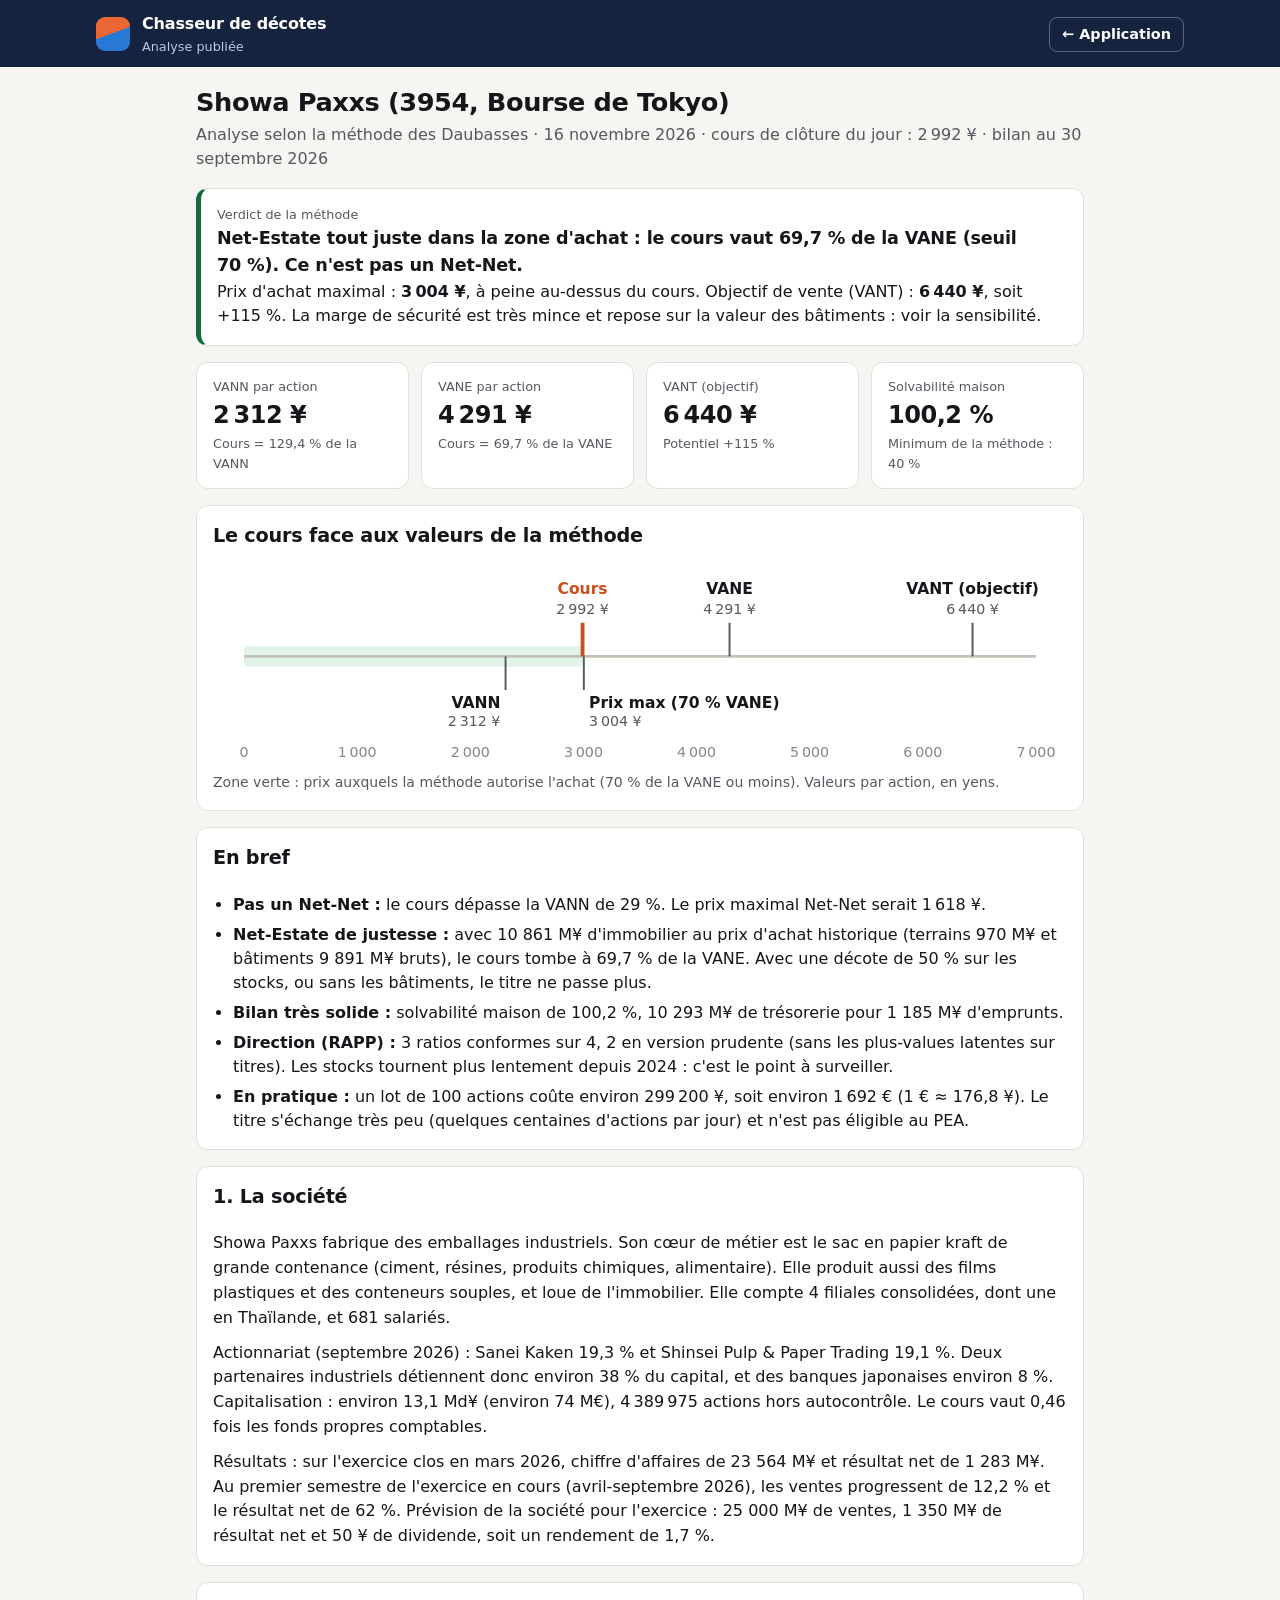
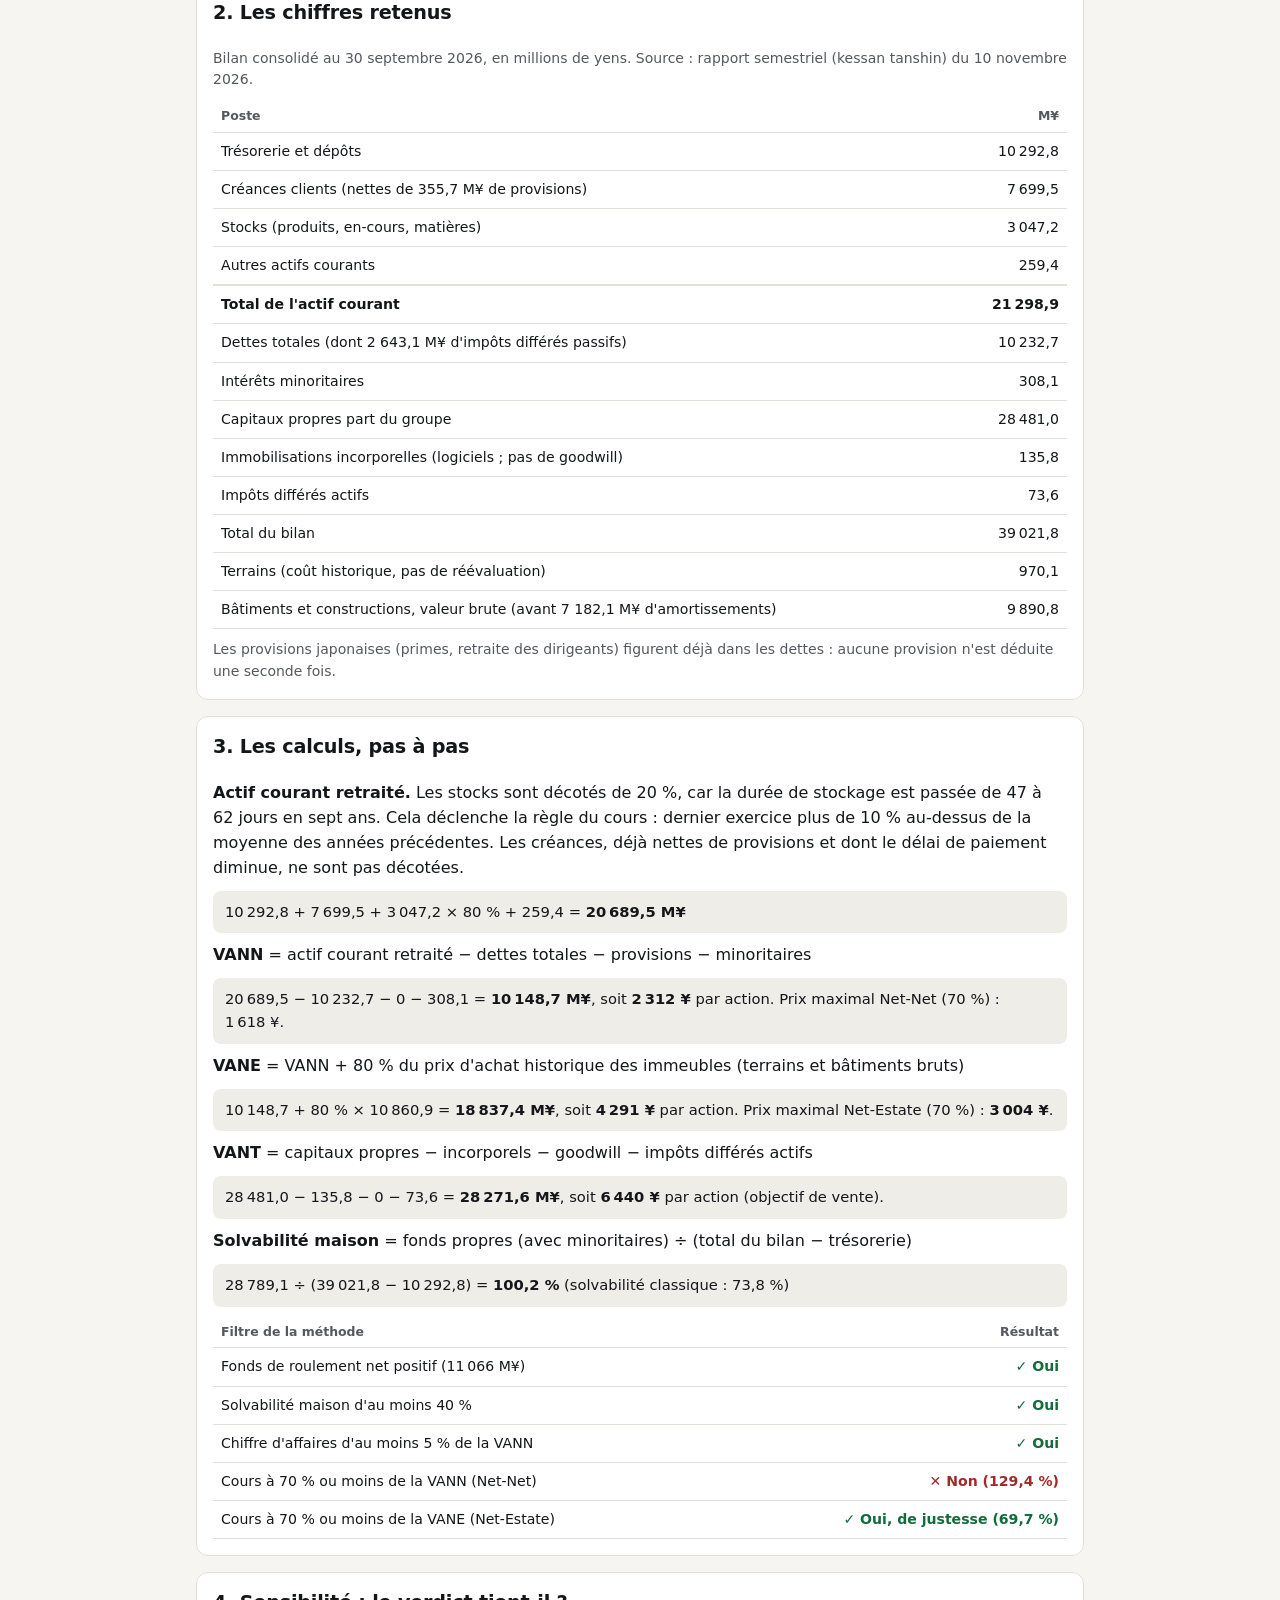
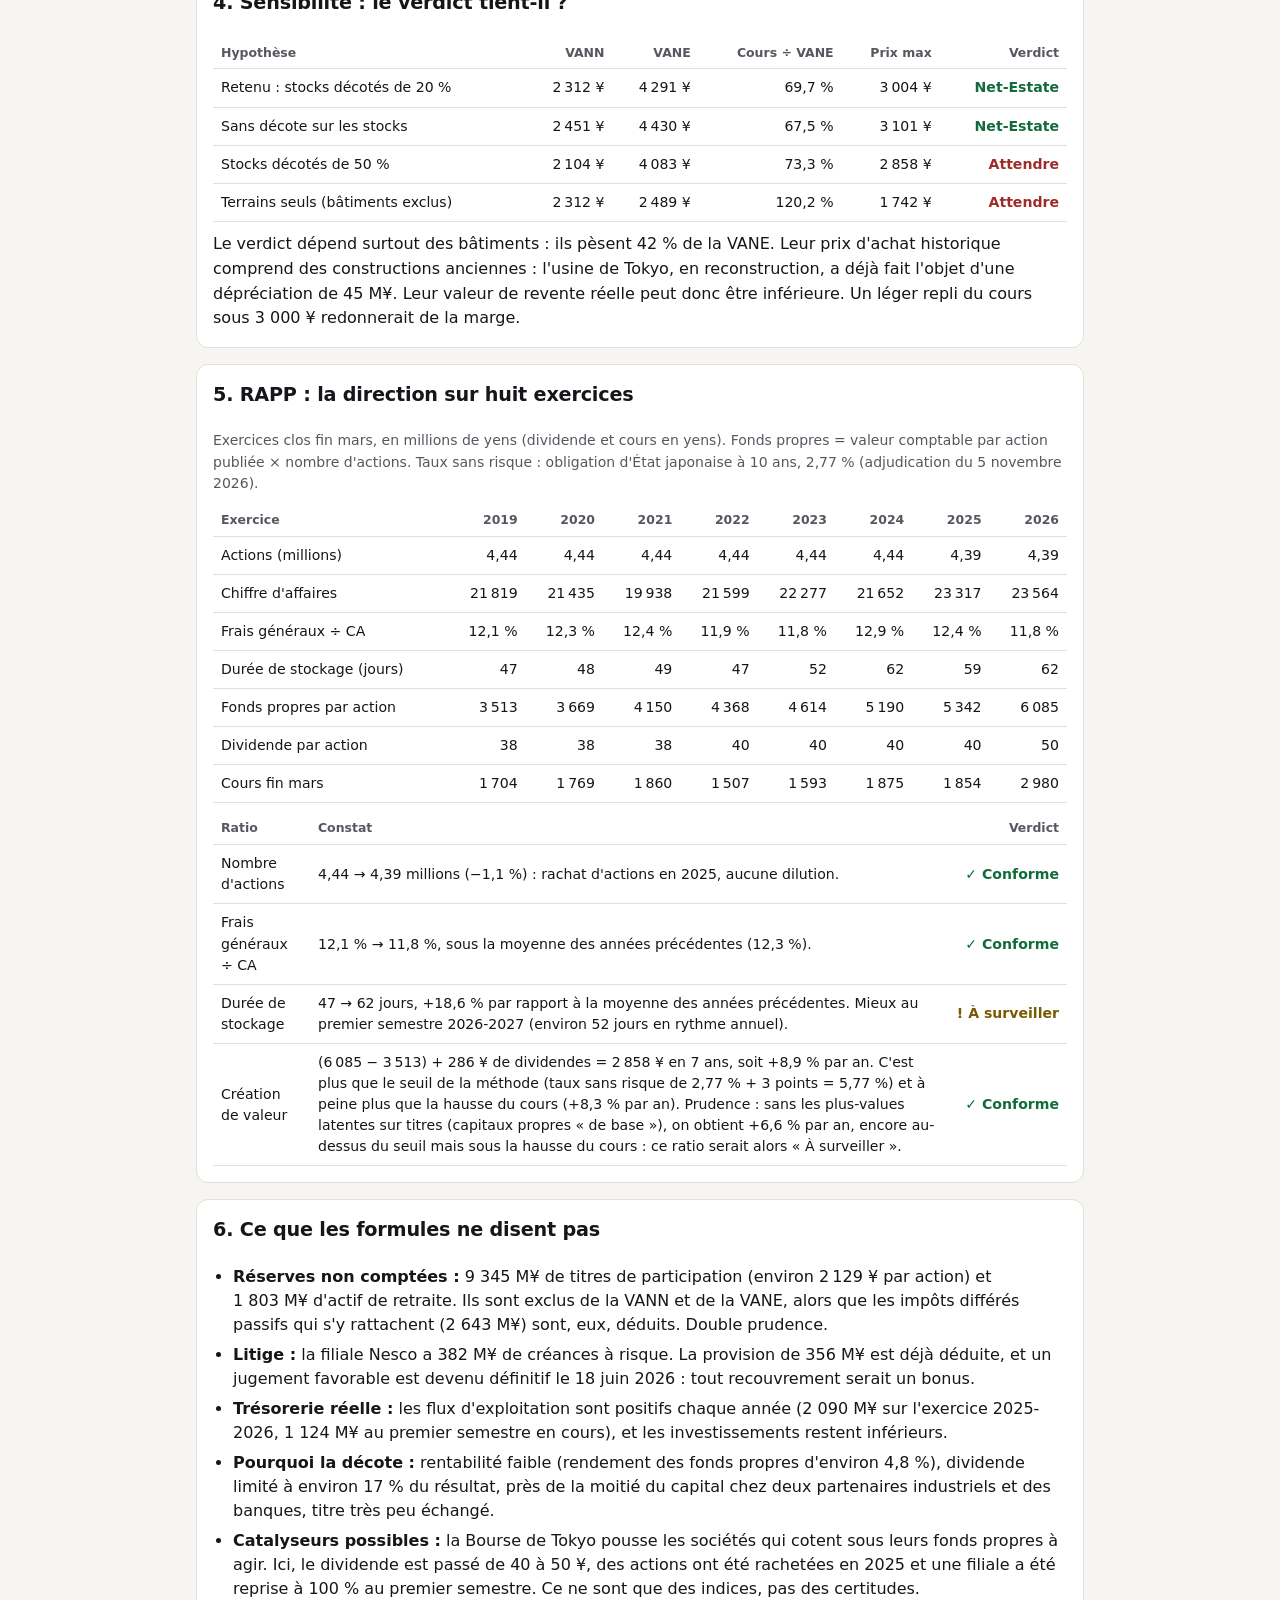
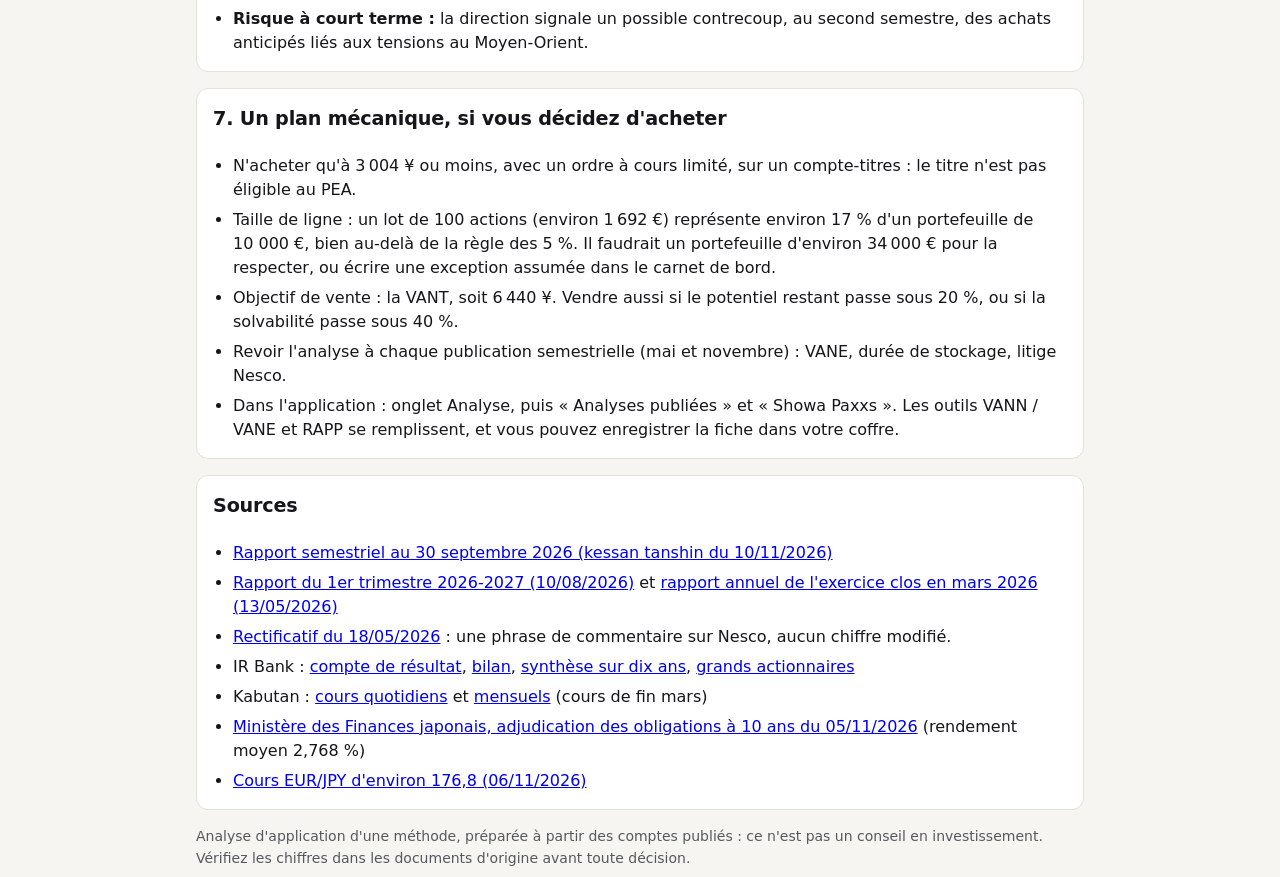
==== analyses/3954-showa-paxxs.html @ 141eedc7 "Première analyse publiée : Showa Paxxs (3954, Tokyo) - Page de synthèse analyses/3954-showa-paxxs.ht" ====
<!doctype html>
<html lang="fr">
<head>
<meta charset="utf-8">
<meta name="viewport" content="width=device-width, initial-scale=1">
<meta http-equiv="Content-Security-Policy" content="default-src 'none'; style-src 'self'; img-src 'self' data:; base-uri 'none'; form-action 'none'">
<meta name="referrer" content="no-referrer">
<meta name="color-scheme" content="light dark">
<title>Showa Paxxs (3954) : analyse Daubasses</title>
<link rel="stylesheet" href="../css/style.css">
<link rel="stylesheet" href="../css/rapport.css">
</head>
<body class="rapport-page">
<header class="entete">
  <div class="entete-int">
    <div class="marque">
      <span class="logo" aria-hidden="true"></span>
      <div><p class="marque-nom">Chasseur de décotes</p><p class="marque-sous">Analyse publiée</p></div>
      <a class="retour" href="../index.html">← Application</a>
    </div>
  </div>
</header>
<main>
  <div class="vue">
  <div>
    <h1>Showa Paxxs (3954, Bourse de Tokyo)</h1>
    <p class="sous-titre">Analyse selon la méthode des Daubasses · 16 novembre 2026 · cours de clôture du jour : 2 992 ¥ · bilan au 30 septembre 2026</p>
  </div>

  <div class="bloc verdict v-achat">
    <p class="verdict-titre">Verdict de la méthode</p>
    <p class="verdict-texte">Net-Estate tout juste dans la zone d'achat : le cours vaut 69,7 % de la VANE (seuil 70 %). Ce n'est pas un Net-Net.</p>
    <p>Prix d'achat maximal : <strong>3 004 ¥</strong>, à peine au-dessus du cours. Objectif de vente (VANT) : <strong>6 440 ¥</strong>, soit +115 %. La marge de sécurité est très mince et repose sur la valeur des bâtiments : voir la sensibilité.</p>
  </div>

  <div class="tuiles">
    <div class="indic"><p class="indic-titre">VANN par action</p><p class="indic-valeur">2 312 ¥</p><p class="indic-detail">Cours = 129,4 % de la VANN</p></div>
    <div class="indic"><p class="indic-titre">VANE par action</p><p class="indic-valeur">4 291 ¥</p><p class="indic-detail">Cours = 69,7 % de la VANE</p></div>
    <div class="indic"><p class="indic-titre">VANT (objectif)</p><p class="indic-valeur">6 440 ¥</p><p class="indic-detail">Potentiel +115 %</p></div>
    <div class="indic"><p class="indic-titre">Solvabilité maison</p><p class="indic-valeur">100,2 %</p><p class="indic-detail">Minimum de la méthode : 40 %</p></div>
  </div>

  <section class="bloc">
    <h2>Le cours face aux valeurs de la méthode</h2>
    <svg class="echelle echelle-large" viewBox="0 0 660 148" role="img" aria-label="Cours de 2 992 ¥ comparé à la VANN (2 312 ¥), au prix maximal d'achat (3 004 ¥), à la VANE (4 291 ¥) et à la VANT (6 440 ¥)"><rect class="zone-achat" x="24" y="58" width="262.6" height="16" rx="3"/><line class="axe" x1="24" x2="636" y1="66" y2="66"/><text class="graduation" x="24.0" y="144" text-anchor="middle">0</text><text class="graduation" x="111.4" y="144" text-anchor="middle">1 000</text><text class="graduation" x="198.9" y="144" text-anchor="middle">2 000</text><text class="graduation" x="286.3" y="144" text-anchor="middle">3 000</text><text class="graduation" x="373.7" y="144" text-anchor="middle">4 000</text><text class="graduation" x="461.1" y="144" text-anchor="middle">5 000</text><text class="graduation" x="548.6" y="144" text-anchor="middle">6 000</text><text class="graduation" x="636.0" y="144" text-anchor="middle">7 000</text><line class="repere" x1="226.1" x2="226.1" y1="66" y2="92"/><text class="etiquette" x="222.1" y="106" text-anchor="end">VANN</text><text class="valeur" x="222.1" y="120" text-anchor="end">2 312 ¥</text><line class="repere cours" x1="285.6" x2="285.6" y1="40" y2="66"/><text class="etiquette cours" x="285.6" y="18" text-anchor="middle">Cours</text><text class="valeur" x="285.6" y="33" text-anchor="middle">2 992 ¥</text><line class="repere" x1="286.6" x2="286.6" y1="66" y2="92"/><text class="etiquette" x="290.6" y="106" text-anchor="start">Prix max (70 % VANE)</text><text class="valeur" x="290.6" y="120" text-anchor="start">3 004 ¥</text><line class="repere" x1="399.2" x2="399.2" y1="40" y2="66"/><text class="etiquette" x="399.2" y="18" text-anchor="middle">VANE</text><text class="valeur" x="399.2" y="33" text-anchor="middle">4 291 ¥</text><line class="repere" x1="587.0" x2="587.0" y1="40" y2="66"/><text class="etiquette" x="587.0" y="18" text-anchor="middle">VANT (objectif)</text><text class="valeur" x="587.0" y="33" text-anchor="middle">6 440 ¥</text></svg><svg class="echelle echelle-etroite" viewBox="0 0 320 148" role="img" aria-label="Cours de 2 992 ¥ comparé à la VANN (2 312 ¥), au prix maximal d'achat (3 004 ¥), à la VANE (4 291 ¥) et à la VANT (6 440 ¥)"><rect class="zone-achat" x="24" y="58" width="116.7" height="16" rx="3"/><line class="axe" x1="24" x2="296" y1="66" y2="66"/><text class="graduation" x="24.0" y="144" text-anchor="middle">0</text><text class="graduation" x="101.7" y="144" text-anchor="middle">2 000</text><text class="graduation" x="179.4" y="144" text-anchor="middle">4 000</text><text class="graduation" x="257.1" y="144" text-anchor="middle">6 000</text><line class="repere" x1="113.8" x2="113.8" y1="66" y2="92"/><text class="etiquette" x="109.8" y="106" text-anchor="end">VANN</text><text class="valeur" x="109.8" y="120" text-anchor="end">2 312 ¥</text><line class="repere cours" x1="140.3" x2="140.3" y1="40" y2="66"/><text class="etiquette cours" x="140.3" y="18" text-anchor="middle">Cours</text><text class="valeur" x="140.3" y="33" text-anchor="middle">2 992 ¥</text><line class="repere" x1="140.7" x2="140.7" y1="66" y2="92"/><text class="etiquette" x="144.7" y="106" text-anchor="start">Prix max (70 %)</text><text class="valeur" x="144.7" y="120" text-anchor="start">3 004 ¥</text><line class="repere" x1="190.7" x2="190.7" y1="40" y2="66"/><text class="etiquette" x="190.7" y="18" text-anchor="middle">VANE</text><text class="valeur" x="190.7" y="33" text-anchor="middle">4 291 ¥</text><line class="repere" x1="274.2" x2="274.2" y1="40" y2="66"/><text class="etiquette" x="274.2" y="18" text-anchor="middle">VANT</text><text class="valeur" x="274.2" y="33" text-anchor="middle">6 440 ¥</text></svg>
    <p class="note">Zone verte : prix auxquels la méthode autorise l'achat (70 % de la VANE ou moins). Valeurs par action, en yens.</p>
  </section>

  <section class="bloc">
    <h2>En bref</h2>
    <ul>
      <li><strong>Pas un Net-Net :</strong> le cours dépasse la VANN de 29 %. Le prix maximal Net-Net serait 1 618 ¥.</li>
      <li><strong>Net-Estate de justesse :</strong> avec 10 861 M¥ d'immobilier au prix d'achat historique (terrains 970 M¥ et bâtiments 9 891 M¥ bruts), le cours tombe à 69,7 % de la VANE. Avec une décote de 50 % sur les stocks, ou sans les bâtiments, le titre ne passe plus.</li>
      <li><strong>Bilan très solide :</strong> solvabilité maison de 100,2 %, 10 293 M¥ de trésorerie pour 1 185 M¥ d'emprunts.</li>
      <li><strong>Direction (RAPP) :</strong> 3 ratios conformes sur 4, 2 en version prudente (sans les plus-values latentes sur titres). Les stocks tournent plus lentement depuis 2024 : c'est le point à surveiller.</li>
      <li><strong>En pratique :</strong> un lot de 100 actions coûte environ 299 200 ¥, soit environ 1 692 € (1 € ≈ 176,8 ¥). Le titre s'échange très peu (quelques centaines d'actions par jour) et n'est pas éligible au PEA.</li>
    </ul>
  </section>

  <section class="bloc">
    <h2>1. La société</h2>
    <p>Showa Paxxs fabrique des emballages industriels. Son cœur de métier est le sac en papier kraft de grande contenance (ciment, résines, produits chimiques, alimentaire). Elle produit aussi des films plastiques et des conteneurs souples, et loue de l'immobilier. Elle compte 4 filiales consolidées, dont une en Thaïlande, et 681 salariés.</p>
    <p>Actionnariat (septembre 2026) : Sanei Kaken 19,3 % et Shinsei Pulp &amp; Paper Trading 19,1 %. Deux partenaires industriels détiennent donc environ 38 % du capital, et des banques japonaises environ 8 %. Capitalisation : environ 13,1 Md¥ (environ 74 M€), 4 389 975 actions hors autocontrôle. Le cours vaut 0,46 fois les fonds propres comptables.</p>
    <p>Résultats : sur l'exercice clos en mars 2026, chiffre d'affaires de 23 564 M¥ et résultat net de 1 283 M¥. Au premier semestre de l'exercice en cours (avril-septembre 2026), les ventes progressent de 12,2 % et le résultat net de 62 %. Prévision de la société pour l'exercice : 25 000 M¥ de ventes, 1 350 M¥ de résultat net et 50 ¥ de dividende, soit un rendement de 1,7 %.</p>
  </section>

  <section class="bloc">
    <h2>2. Les chiffres retenus</h2>
    <p class="note">Bilan consolidé au 30 septembre 2026, en millions de yens. Source : rapport semestriel (kessan tanshin) du 10 novembre 2026.</p>
    <div class="tableau-cadre"><table class="table-simple">
      <thead><tr><th scope="col">Poste</th><th scope="col" class="num">M¥</th></tr></thead>
      <tbody><tr><td>Trésorerie et dépôts</td><td class="num">10 292,8</td></tr><tr><td>Créances clients (nettes de 355,7 M¥ de provisions)</td><td class="num">7 699,5</td></tr><tr><td>Stocks (produits, en-cours, matières)</td><td class="num">3 047,2</td></tr><tr><td>Autres actifs courants</td><td class="num">259,4</td></tr><tr class="total"><td>Total de l'actif courant</td><td class="num">21 298,9</td></tr><tr><td>Dettes totales (dont 2 643,1 M¥ d'impôts différés passifs)</td><td class="num">10 232,7</td></tr><tr><td>Intérêts minoritaires</td><td class="num">308,1</td></tr><tr><td>Capitaux propres part du groupe</td><td class="num">28 481,0</td></tr><tr><td>Immobilisations incorporelles (logiciels ; pas de goodwill)</td><td class="num">135,8</td></tr><tr><td>Impôts différés actifs</td><td class="num">73,6</td></tr><tr><td>Total du bilan</td><td class="num">39 021,8</td></tr><tr><td>Terrains (coût historique, pas de réévaluation)</td><td class="num">970,1</td></tr><tr><td>Bâtiments et constructions, valeur brute (avant 7 182,1 M¥ d'amortissements)</td><td class="num">9 890,8</td></tr></tbody>
    </table></div>
    <p class="note">Les provisions japonaises (primes, retraite des dirigeants) figurent déjà dans les dettes : aucune provision n'est déduite une seconde fois.</p>
  </section>

  <section class="bloc">
    <h2>3. Les calculs, pas à pas</h2>
    <p><strong>Actif courant retraité.</strong> Les stocks sont décotés de 20 %, car la durée de stockage est passée de 47 à 62 jours en sept ans. Cela déclenche la règle du cours : dernier exercice plus de 10 % au-dessus de la moyenne des années précédentes. Les créances, déjà nettes de provisions et dont le délai de paiement diminue, ne sont pas décotées.</p>
    <p class="calcul">10 292,8 + 7 699,5 + 3 047,2 × 80 % + 259,4 = <strong>20 689,5 M¥</strong></p>
    <p><strong>VANN</strong> = actif courant retraité − dettes totales − provisions − minoritaires</p>
    <p class="calcul">20 689,5 − 10 232,7 − 0 − 308,1 = <strong>10 148,7 M¥</strong>, soit <strong>2 312 ¥</strong> par action. Prix maximal Net-Net (70 %) : 1 618 ¥.</p>
    <p><strong>VANE</strong> = VANN + 80 % du prix d'achat historique des immeubles (terrains et bâtiments bruts)</p>
    <p class="calcul">10 148,7 + 80 % × 10 860,9 = <strong>18 837,4 M¥</strong>, soit <strong>4 291 ¥</strong> par action. Prix maximal Net-Estate (70 %) : <strong>3 004 ¥</strong>.</p>
    <p><strong>VANT</strong> = capitaux propres − incorporels − goodwill − impôts différés actifs</p>
    <p class="calcul">28 481,0 − 135,8 − 0 − 73,6 = <strong>28 271,6 M¥</strong>, soit <strong>6 440 ¥</strong> par action (objectif de vente).</p>
    <p><strong>Solvabilité maison</strong> = fonds propres (avec minoritaires) ÷ (total du bilan − trésorerie)</p>
    <p class="calcul">28 789,1 ÷ (39 021,8 − 10 292,8) = <strong>100,2 %</strong> (solvabilité classique : 73,8 %)</p>
    <div class="tableau-cadre"><table class="table-simple">
      <thead><tr><th scope="col">Filtre de la méthode</th><th scope="col" class="num">Résultat</th></tr></thead>
      <tbody>
        <tr><td>Fonds de roulement net positif (11 066 M¥)</td><td class="num ok">✓ Oui</td></tr>
        <tr><td>Solvabilité maison d'au moins 40 %</td><td class="num ok">✓ Oui</td></tr>
        <tr><td>Chiffre d'affaires d'au moins 5 % de la VANN</td><td class="num ok">✓ Oui</td></tr>
        <tr><td>Cours à 70 % ou moins de la VANN (Net-Net)</td><td class="num ko">✕ Non (129,4 %)</td></tr>
        <tr><td>Cours à 70 % ou moins de la VANE (Net-Estate)</td><td class="num ok">✓ Oui, de justesse (69,7 %)</td></tr>
      </tbody>
    </table></div>
  </section>

  <section class="bloc">
    <h2>4. Sensibilité : le verdict tient-il ?</h2>
    <div class="tableau-cadre"><table class="table-simple">
      <thead><tr><th scope="col">Hypothèse</th><th scope="col" class="num">VANN</th><th scope="col" class="num">VANE</th><th scope="col" class="num">Cours ÷ VANE</th><th scope="col" class="num">Prix max</th><th scope="col" class="num">Verdict</th></tr></thead>
      <tbody><tr><td>Retenu : stocks décotés de 20 %</td><td class="num">2 312 ¥</td><td class="num">4 291 ¥</td><td class="num">69,7 %</td><td class="num">3 004 ¥</td><td class="num ok">Net-Estate</td></tr><tr><td>Sans décote sur les stocks</td><td class="num">2 451 ¥</td><td class="num">4 430 ¥</td><td class="num">67,5 %</td><td class="num">3 101 ¥</td><td class="num ok">Net-Estate</td></tr><tr><td>Stocks décotés de 50 %</td><td class="num">2 104 ¥</td><td class="num">4 083 ¥</td><td class="num">73,3 %</td><td class="num">2 858 ¥</td><td class="num ko">Attendre</td></tr><tr><td>Terrains seuls (bâtiments exclus)</td><td class="num">2 312 ¥</td><td class="num">2 489 ¥</td><td class="num">120,2 %</td><td class="num">1 742 ¥</td><td class="num ko">Attendre</td></tr></tbody>
    </table></div>
    <p>Le verdict dépend surtout des bâtiments : ils pèsent 42 % de la VANE. Leur prix d'achat historique comprend des constructions anciennes : l'usine de Tokyo, en reconstruction, a déjà fait l'objet d'une dépréciation de 45 M¥. Leur valeur de revente réelle peut donc être inférieure. Un léger repli du cours sous 3 000 ¥ redonnerait de la marge.</p>
  </section>

  <section class="bloc">
    <h2>5. RAPP : la direction sur huit exercices</h2>
    <p class="note">Exercices clos fin mars, en millions de yens (dividende et cours en yens). Fonds propres = valeur comptable par action publiée × nombre d'actions. Taux sans risque : obligation d'État japonaise à 10 ans, 2,77 % (adjudication du 5 novembre 2026).</p>
    <div class="tableau-cadre"><table class="table-simple">
      <thead><tr><th scope="col">Exercice</th><th scope="col" class="num">2019</th><th scope="col" class="num">2020</th><th scope="col" class="num">2021</th><th scope="col" class="num">2022</th><th scope="col" class="num">2023</th><th scope="col" class="num">2024</th><th scope="col" class="num">2025</th><th scope="col" class="num">2026</th></tr></thead>
      <tbody>
        <tr><td>Actions (millions)</td><td class="num">4,44</td><td class="num">4,44</td><td class="num">4,44</td><td class="num">4,44</td><td class="num">4,44</td><td class="num">4,44</td><td class="num">4,39</td><td class="num">4,39</td></tr>
        <tr><td>Chiffre d'affaires</td><td class="num">21 819</td><td class="num">21 435</td><td class="num">19 938</td><td class="num">21 599</td><td class="num">22 277</td><td class="num">21 652</td><td class="num">23 317</td><td class="num">23 564</td></tr>
        <tr><td>Frais généraux ÷ CA</td><td class="num">12,1 %</td><td class="num">12,3 %</td><td class="num">12,4 %</td><td class="num">11,9 %</td><td class="num">11,8 %</td><td class="num">12,9 %</td><td class="num">12,4 %</td><td class="num">11,8 %</td></tr>
        <tr><td>Durée de stockage (jours)</td><td class="num">47</td><td class="num">48</td><td class="num">49</td><td class="num">47</td><td class="num">52</td><td class="num">62</td><td class="num">59</td><td class="num">62</td></tr>
        <tr><td>Fonds propres par action</td><td class="num">3 513</td><td class="num">3 669</td><td class="num">4 150</td><td class="num">4 368</td><td class="num">4 614</td><td class="num">5 190</td><td class="num">5 342</td><td class="num">6 085</td></tr>
        <tr><td>Dividende par action</td><td class="num">38</td><td class="num">38</td><td class="num">38</td><td class="num">40</td><td class="num">40</td><td class="num">40</td><td class="num">40</td><td class="num">50</td></tr>
        <tr><td>Cours fin mars</td><td class="num">1 704</td><td class="num">1 769</td><td class="num">1 860</td><td class="num">1 507</td><td class="num">1 593</td><td class="num">1 875</td><td class="num">1 854</td><td class="num">2 980</td></tr>
      </tbody>
    </table></div>
    <div class="tableau-cadre"><table class="table-simple">
      <thead><tr><th scope="col">Ratio</th><th scope="col">Constat</th><th scope="col" class="num">Verdict</th></tr></thead>
      <tbody>
        <tr><td>Nombre d'actions</td><td>4,44 → 4,39 millions (−1,1 %) : rachat d'actions en 2025, aucune dilution.</td><td class="num ok">✓ Conforme</td></tr>
        <tr><td>Frais généraux ÷ CA</td><td>12,1 % → 11,8 %, sous la moyenne des années précédentes (12,3 %).</td><td class="num ok">✓ Conforme</td></tr>
        <tr><td>Durée de stockage</td><td>47 → 62 jours, +18,6 % par rapport à la moyenne des années précédentes. Mieux au premier semestre 2026-2027 (environ 52 jours en rythme annuel).</td><td class="num vg">! À surveiller</td></tr>
        <tr><td>Création de valeur</td><td>(6 085 − 3 513) + 286 ¥ de dividendes = 2 858 ¥ en 7 ans, soit +8,9 % par an. C'est plus que le seuil de la méthode (taux sans risque de 2,77 % + 3 points = 5,77 %) et à peine plus que la hausse du cours (+8,3 % par an). Prudence : sans les plus-values latentes sur titres (capitaux propres « de base »), on obtient +6,6 % par an, encore au-dessus du seuil mais sous la hausse du cours : ce ratio serait alors « À surveiller ».</td><td class="num ok">✓ Conforme</td></tr>
      </tbody>
    </table></div>
  </section>

  <section class="bloc">
    <h2>6. Ce que les formules ne disent pas</h2>
    <ul>
      <li><strong>Réserves non comptées :</strong> 9 345 M¥ de titres de participation (environ 2 129 ¥ par action) et 1 803 M¥ d'actif de retraite. Ils sont exclus de la VANN et de la VANE, alors que les impôts différés passifs qui s'y rattachent (2 643 M¥) sont, eux, déduits. Double prudence.</li>
      <li><strong>Litige :</strong> la filiale Nesco a 382 M¥ de créances à risque. La provision de 356 M¥ est déjà déduite, et un jugement favorable est devenu définitif le 18 juin 2026 : tout recouvrement serait un bonus.</li>
      <li><strong>Trésorerie réelle :</strong> les flux d'exploitation sont positifs chaque année (2 090 M¥ sur l'exercice 2025-2026, 1 124 M¥ au premier semestre en cours), et les investissements restent inférieurs.</li>
      <li><strong>Pourquoi la décote :</strong> rentabilité faible (rendement des fonds propres d'environ 4,8 %), dividende limité à environ 17 % du résultat, près de la moitié du capital chez deux partenaires industriels et des banques, titre très peu échangé.</li>
      <li><strong>Catalyseurs possibles :</strong> la Bourse de Tokyo pousse les sociétés qui cotent sous leurs fonds propres à agir. Ici, le dividende est passé de 40 à 50 ¥, des actions ont été rachetées en 2025 et une filiale a été reprise à 100 % au premier semestre. Ce ne sont que des indices, pas des certitudes.</li>
      <li><strong>Risque à court terme :</strong> la direction signale un possible contrecoup, au second semestre, des achats anticipés liés aux tensions au Moyen-Orient.</li>
    </ul>
  </section>

  <section class="bloc">
    <h2>7. Un plan mécanique, si vous décidez d'acheter</h2>
    <ul>
      <li>N'acheter qu'à 3 004 ¥ ou moins, avec un ordre à cours limité, sur un compte-titres : le titre n'est pas éligible au PEA.</li>
      <li>Taille de ligne : un lot de 100 actions (environ 1 692 €) représente environ 17 % d'un portefeuille de 10 000 €, bien au-delà de la règle des 5 %. Il faudrait un portefeuille d'environ 34 000 € pour la respecter, ou écrire une exception assumée dans le carnet de bord.</li>
      <li>Objectif de vente : la VANT, soit 6 440 ¥. Vendre aussi si le potentiel restant passe sous 20 %, ou si la solvabilité passe sous 40 %.</li>
      <li>Revoir l'analyse à chaque publication semestrielle (mai et novembre) : VANE, durée de stockage, litige Nesco.</li>
      <li>Dans l'application : onglet Analyse, puis « Analyses publiées » et « Showa Paxxs ». Les outils VANN / VANE et RAPP se remplissent, et vous pouvez enregistrer la fiche dans votre coffre.</li>
    </ul>
  </section>

  <section class="bloc">
    <h2>Sources</h2>
    <ul class="sources">
      <li><a href="https://finance-frontend-pc-dist.west.edge.storage-yahoo.jp/disclosure/20261110/20261109568819.pdf">Rapport semestriel au 30 septembre 2026 (kessan tanshin du 10/11/2026)</a></li>
      <li><a href="https://finance.biggo.jp/news/jpx_tdnet_140120260807515360">Rapport du 1er trimestre 2026-2027 (10/08/2026)</a> et <a href="https://finance.biggo.jp/news/jpx_tdnet_140120260512524770">rapport annuel de l'exercice clos en mars 2026 (13/05/2026)</a></li>
      <li><a href="https://finance-frontend-pc-dist.west.edge.storage-yahoo.jp/disclosure/20260518/20260515538489.pdf">Rectificatif du 18/05/2026</a> : une phrase de commentaire sur Nesco, aucun chiffre modifié.</li>
      <li>IR Bank : <a href="https://irbank.net/E00686/pl">compte de résultat</a>, <a href="https://irbank.net/E00686/bs">bilan</a>, <a href="https://irbank.net/E00686/results">synthèse sur dix ans</a>, <a href="https://irbank.net/E00686/holder">grands actionnaires</a></li>
      <li>Kabutan : <a href="https://kabutan.jp/stock/kabuka?code=3954&amp;ashi=day">cours quotidiens</a> et <a href="https://kabutan.jp/stock/kabuka?code=3954&amp;ashi=mon">mensuels</a> (cours de fin mars)</li>
      <li><a href="https://www.mof.go.jp/english/policy/jgbs/auction/calendar/eresul/eresul20261105.htm">Ministère des Finances japonais, adjudication des obligations à 10 ans du 05/11/2026</a> (rendement moyen 2,768 %)</li>
      <li><a href="https://www.mitrade.com/insights/news/live-news/article-1-2237028-20261106">Cours EUR/JPY d'environ 176,8 (06/11/2026)</a></li>
    </ul>
  </section>

  <p class="note">Analyse d'application d'une méthode, préparée à partir des comptes publiés : ce n'est pas un conseil en investissement. Vérifiez les chiffres dans les documents d'origine avant toute décision.</p>
  </div>
</main>
</body>
</html>
---- css/style.css ----
/* Chasseur de décotes : feuille de style unique, sans dépendance. */
:root {
  --fond: #f6f5f1; --carte: #ffffff; --encre: #14161a; --encre2: #55585f; --trait: #e2e0d8;
  --marine: #16233f; --accent: #c8501e; --champ: #fbfaf7;
  --vert: #116b3a; --vert-f: #e2f3e8; --rouge: #a12a2a; --rouge-f: #fbe6e4;
  --bleu: #1b54a0; --bleu-f: #e4eefb; --jaune: #7a5a00; --jaune-f: #fdf1cc; --gris-f: #eeede8;
  --rayon: 12px;
  /* Graphiques : palette catégorielle validée (ordre fixe), grille et axes discrets. */
  --v1: #2a78d6; --v2: #eb6834; --v3: #1baf7a; --v4: #eda100;
  --v-muet: #898781; --v-grille: #e1e0d9; --v-axe: #c3c2b7; --v-piste: #cde2fb; --v-attention: #fab219;
  --police: system-ui, -apple-system, "Segoe UI", Roboto, sans-serif;
}
@media (prefers-color-scheme: dark) {
  :root {
    --fond: #101216; --carte: #181b21; --encre: #eceae4; --encre2: #a3a6ad; --trait: #2a2e37;
    --marine: #0c1220; --accent: #f08a5c; --champ: #13161b;
    --vert: #7fd6a0; --vert-f: #15301f; --rouge: #f29a94; --rouge-f: #3a1b1a;
    --bleu: #93bdf5; --bleu-f: #16263e; --jaune: #ecc766; --jaune-f: #342a0d; --gris-f: #22262e;
    --v1: #3987e5; --v2: #d95926; --v3: #199e70; --v4: #c98500;
    --v-muet: #898781; --v-grille: #2a2e37; --v-axe: #3a3f4a; --v-piste: #1c2f4d; --v-attention: #fab219;
  }
}
* { box-sizing: border-box; }
[hidden] { display: none !important; }
html { -webkit-text-size-adjust: 100%; }
body { margin: 0; background: var(--fond); color: var(--encre); font: 16px/1.5 var(--police); }
h1 { font-size: 1.35rem; margin: 0; letter-spacing: -.015em; }
h2 { font-size: 1.15rem; margin: 0; letter-spacing: -.01em; }
h3 { font-size: .95rem; margin: 0 0 10px; }
p { margin: 0; }
.note { color: var(--encre2); font-size: .875rem; }
.num { text-align: right; font-variant-numeric: tabular-nums; }

/* En-tête */
.entete { background: var(--marine); color: #fff; position: sticky; top: 0; z-index: 5; }
.entete-int { max-width: 1120px; margin: 0 auto; padding: 12px 16px 0; display: flex; flex-wrap: wrap; gap: 8px 24px; align-items: center; justify-content: space-between; }
.marque { display: flex; align-items: center; gap: 12px; padding-bottom: 10px; flex: 1; }
.bouton-entete { margin-left: auto; font: inherit; font-size: .85rem; font-weight: 600; color: #fff; background: rgba(255,255,255,.12); border: 1px solid rgba(255,255,255,.25); border-radius: 8px; padding: 6px 12px; min-height: 36px; cursor: pointer; }
.bouton-entete[hidden], .onglets[hidden] { display: none; }
.logo { width: 34px; height: 34px; border-radius: 9px; background: linear-gradient(160deg, #eb6834 0 48%, #2a78d6 48% 100%); flex: none; }
.marque-nom { font-weight: 700; letter-spacing: -.01em; line-height: 1.2; }
.marque-sous { font-size: .8rem; color: #b9c8e4; }
.onglets { display: flex; gap: 4px; }
.onglet { font: inherit; font-size: .95rem; font-weight: 600; color: #c9d5ec; background: none; border: 0; border-bottom: 3px solid transparent; padding: 10px 12px 9px; min-height: 44px; cursor: pointer; }
.onglet[aria-current="page"] { color: #fff; border-bottom-color: #eb6834; }
.onglet:focus-visible, .bouton:focus-visible, .bouton-entete:focus-visible, .fichier:focus-within, input:focus-visible, select:focus-visible, textarea:focus-visible, summary:focus-visible { outline: 2px solid #eb6834; outline-offset: 2px; }

main { max-width: 1120px; margin: 0 auto; padding: 20px 16px 8px; }
.vue { display: grid; grid-template-columns: minmax(0, 1fr); gap: 16px; }
.vue[hidden] { display: none; }
.bandeau { background: var(--jaune-f); color: var(--jaune); border-radius: var(--rayon); padding: 10px 14px; font-size: .9rem; }
.bandeau.alerte { background: var(--rouge-f); color: var(--rouge); }
.bandeau.info { background: var(--vert-f); color: var(--vert); }
.bloc { background: var(--carte); border: 1px solid var(--trait); border-radius: var(--rayon); padding: 16px; }
.bloc-titre { display: flex; flex-wrap: wrap; gap: 4px 16px; align-items: baseline; justify-content: space-between; margin-bottom: 12px; }
.vue > .bloc-titre { margin-bottom: 0; }

/* Indicateurs */
.indicateurs { display: grid; grid-template-columns: repeat(4, 1fr); gap: 12px; }
.indic { background: var(--carte); border: 1px solid var(--trait); border-radius: var(--rayon); padding: 14px 16px; min-width: 0; }
.indic-titre { font-size: .8rem; color: var(--encre2); }
.indic-valeur { font-size: 1.5rem; font-weight: 700; letter-spacing: -.02em; font-variant-numeric: tabular-nums; line-height: 1.25; }
.indic-detail { font-size: .8rem; color: var(--encre2); }
.jauge { height: 6px; border-radius: 3px; background: var(--gris-f); margin: 8px 0 4px; position: relative; }
.jauge span { display: block; height: 100%; border-radius: 3px; background: var(--bleu); max-width: 100%; }
.jauge i { position: absolute; top: -3px; width: 2px; height: 12px; background: var(--encre); }

/* Statuts */
.statut, .puce { display: inline-block; border-radius: 999px; font-size: .75rem; font-weight: 700; padding: 3px 10px; white-space: nowrap; }
.s-vendre { background: var(--vert-f); color: var(--vert); }
.s-reexaminer { background: var(--rouge-f); color: var(--rouge); }
.s-renforcer { background: var(--bleu-f); color: var(--bleu); }
.s-completer { background: var(--jaune-f); color: var(--jaune); }
.s-garder { background: var(--gris-f); color: var(--encre2); }
.s-suivi { background: none; color: var(--encre2); border: 1px solid var(--trait); }
.puce { font-weight: 600; background: none; border: 1px solid currentColor; color: var(--accent); margin: 4px 4px 0 0; }
.hausse { color: var(--vert); } .baisse { color: var(--rouge); }

/* Tableau des lignes */
.tableau-cadre { overflow-x: auto; }
.lignes { width: 100%; border-collapse: collapse; font-size: .92rem; }
.lignes th { font-size: .75rem; font-weight: 600; color: var(--encre2); text-align: left; padding: 6px 10px; border-bottom: 1px solid var(--trait); white-space: nowrap; }
.lignes th.num { text-align: right; }
.lignes td { padding: 12px 10px; border-bottom: 1px solid var(--trait); vertical-align: top; }
.lignes tr:last-child td { border-bottom: 0; }
.soc-nom { font-weight: 600; }
.soc-code { font-size: .8rem; color: var(--encre2); }

/* Règles */
.repli summary { cursor: pointer; list-style: none; display: flex; align-items: center; gap: 8px; min-height: 28px; }
.repli summary::-webkit-details-marker { display: none; }
.repli summary::before { content: "+"; font-weight: 700; color: var(--accent); width: 14px; }
.repli[open] summary::before { content: "−"; }
.regles { margin: 12px 0 0; display: grid; grid-template-columns: 1fr auto; gap: 8px 16px; font-size: .9rem; }
.regles dt { color: var(--encre2); } .regles dd { margin: 0; font-weight: 600; text-align: right; font-variant-numeric: tabular-nums; }

/* Analyse */
.analyse { display: grid; grid-template-columns: minmax(0, 1.05fr) minmax(0, 1fr); gap: 16px; align-items: start; }
.resultats { display: grid; gap: 16px; position: sticky; top: 76px; }
.saisie fieldset { border: 0; padding: 0; margin: 0 0 18px; }
.saisie fieldset:last-child { margin-bottom: 0; }
.saisie legend { font-weight: 700; font-size: .95rem; padding: 0; margin-bottom: 8px; color: var(--accent); }
.champ { display: grid; grid-template-columns: 1fr 120px; gap: 4px 12px; align-items: center; padding: 5px 0; }
.champ label { font-size: .9rem; }
.champ small { grid-column: 1 / -1; color: var(--encre2); font-size: .78rem; }
.champ.large { grid-template-columns: 1fr; }
input, select, textarea { font: inherit; font-variant-numeric: tabular-nums; color: var(--encre); background: var(--champ); border: 1px solid var(--trait); border-radius: 8px; padding: 9px 10px; min-height: 44px; width: 100%; }
input[inputmode="decimal"] { text-align: right; }
.champ.large input[inputmode="decimal"] { text-align: left; }
textarea { resize: vertical; }
.invalide { border-color: var(--rouge); }
.verdict { border-left: 5px solid var(--encre2); }
.verdict.v-achat { border-left-color: var(--vert); } .verdict.v-attendre { border-left-color: var(--jaune); } .verdict.v-exclue { border-left-color: var(--rouge); }
.verdict-titre { font-size: .8rem; color: var(--encre2); }
.verdict-texte { font-size: 1.1rem; font-weight: 700; letter-spacing: -.01em; }
.valeurs { margin: 0; display: grid; grid-template-columns: 1fr auto; gap: 7px 16px; font-size: .92rem; }
.valeurs dt { color: var(--encre2); } .valeurs dd { margin: 0; text-align: right; font-variant-numeric: tabular-nums; }
.valeurs .fort { color: var(--encre); font-weight: 700; } .valeurs dd.fort { font-size: 1.05rem; }
.valeurs .sep { grid-column: 1 / -1; border-top: 1px solid var(--trait); margin: 3px 0; }
.filtres { list-style: none; margin: 0; padding: 0; display: grid; gap: 8px; font-size: .92rem; }
.filtres li { display: flex; justify-content: space-between; gap: 12px; }
.oui { color: var(--vert); font-weight: 700; } .non { color: var(--rouge); font-weight: 700; }
.actions { display: flex; flex-wrap: wrap; gap: 8px; }
.bouton { font: inherit; font-size: .9rem; font-weight: 600; color: var(--encre); background: var(--carte); border: 1px solid var(--trait); border-radius: 8px; padding: 9px 14px; min-height: 44px; cursor: pointer; }

.pied { max-width: 1120px; margin: 0 auto; padding: 16px 16px 32px; color: var(--encre2); font-size: .8rem; display: grid; gap: 4px; }
.tests.ok::before { content: "● "; color: var(--vert); } .tests.ko { color: var(--rouge); font-weight: 700; }

/* Boutons, messages, verrouillage, données */
.bouton { display: inline-flex; align-items: center; justify-content: center; text-align: center; }
.bouton.principal { background: var(--marine); color: #fff; border-color: var(--marine); }
.bouton.danger { color: var(--rouge); border-color: var(--rouge); }
.bouton:disabled { opacity: .5; cursor: default; }
.fichier { position: relative; overflow: hidden; }
.fichier input { position: absolute; inset: 0; opacity: 0; cursor: pointer; min-height: 0; }
.invisible { position: absolute; width: 1px; height: 1px; overflow: hidden; clip-path: inset(50%); }
.pile { display: grid; gap: 10px; margin-top: 12px; }
.message { background: var(--rouge-f); color: var(--rouge); border-radius: 8px; padding: 9px 12px; font-size: .9rem; margin-top: 12px; }
.message.info { background: var(--vert-f); color: var(--vert); }
.avertissement { background: var(--jaune-f); color: var(--jaune); border-radius: 8px; padding: 9px 12px; font-size: .85rem; }
.verrou { max-width: 460px; margin: 0 auto; padding: 32px 16px 8px; }
.verrou[hidden], main[hidden] { display: none; }
.verrou-carte { padding: 22px; }
.verrou-carte h1 { margin-bottom: 6px; }
#verrou-secondaire { border-top: 1px solid var(--trait); padding-top: 14px; margin-top: 16px; }
.grille-donnees { display: grid; grid-template-columns: repeat(2, minmax(0, 1fr)); gap: 16px; align-items: start; }
.grille-donnees h2 { margin-bottom: 6px; }
.grille-donnees .note + .note, .grille-donnees .pile + .note { margin-top: 10px; }
.liste-fine { margin: 0; padding-left: 18px; font-size: .85rem; color: var(--encre2); }
.liste-fine:empty { display: none; }
.c-actions { text-align: right; white-space: nowrap; }
.lien { font: inherit; font-size: .85rem; font-weight: 600; color: var(--accent); background: none; border: 0; padding: 6px 4px; min-height: 32px; cursor: pointer; text-decoration: underline; }
.dialogue { border: 1px solid var(--trait); border-radius: var(--rayon); background: var(--carte); color: var(--encre); padding: 20px; width: min(560px, calc(100vw - 24px)); max-height: calc(100dvh - 24px); overflow: auto; }
.dialogue::backdrop { background: rgba(10, 14, 24, .55); }
.dialogue h2 { margin-bottom: 8px; }
.dialogue .actions { margin-top: 14px; }
.dialogue .danger { margin-left: auto; }
.deux { display: grid; grid-template-columns: 1fr 1fr; gap: 0 14px; align-items: end; }

/* Actualisation des cours */
.rapport { border-left: 5px solid var(--bleu); }
.rapport .bloc-titre { margin-bottom: 6px; }
.rapport-liste { list-style: none; margin: 10px 0 0; padding: 0; display: grid; gap: 8px; font-size: .9rem; }
.rapport-liste li { display: grid; grid-template-columns: minmax(0, 1fr) auto; gap: 2px 12px; padding-top: 8px; border-top: 1px solid var(--trait); }
.rapport-liste .r-nom { font-weight: 600; min-width: 0; overflow-wrap: anywhere; }
.rapport-liste .r-valeur { text-align: right; font-variant-numeric: tabular-nums; white-space: nowrap; }
.rapport-liste .r-detail { grid-column: 1 / -1; color: var(--encre2); font-size: .82rem; }
.rapport-liste .r-erreur { grid-column: 1 / -1; color: var(--rouge); font-size: .85rem; }
.rapport-liste .r-alerte { grid-column: 1 / -1; color: var(--jaune); background: var(--jaune-f); border-radius: 6px; padding: 4px 8px; font-size: .82rem; }
.bloc-titre .actions { margin-left: auto; }

/* Journal */
.type { font-weight: 600; }
.t-achat { color: var(--bleu); } .t-vente { color: var(--vert); } .t-dividende { color: var(--accent); }
.types { border: 0; padding: 0; margin: 4px 0 8px; display: grid; grid-template-columns: repeat(3, 1fr); gap: 6px; }
.types label { position: relative; }
.types input { position: absolute; opacity: 0; inset: 0; min-height: 0; cursor: pointer; }
.types span { display: flex; align-items: center; justify-content: center; min-height: 44px; border: 1px solid var(--trait); border-radius: 8px; font-weight: 600; font-size: .92rem; background: var(--champ); }
.types input:checked + span { background: var(--marine); border-color: var(--marine); color: #fff; }
.types input:focus-visible + span { outline: 2px solid #eb6834; outline-offset: 2px; }
.recap { font-size: 1rem; line-height: 1.5; margin-bottom: 10px; }
.case { display: grid; grid-template-columns: 22px 1fr; gap: 10px; align-items: start; padding: 10px 0; border-top: 1px solid var(--trait); font-size: .92rem; cursor: pointer; }
.case input { width: 20px; height: 20px; min-height: 0; margin: 2px 0 0; accent-color: var(--marine); }
.case.inactif { color: var(--encre2); cursor: default; }
.avertissements li { color: var(--jaune); }
.aide-code { margin: 4px 0 6px; font-size: .8rem; }

/* ---------- Graphiques (js/graphiques.js) ---------- */
.v1 { --c: var(--v1); } .v2 { --c: var(--v2); } .v3 { --c: var(--v3); } .v4 { --c: var(--v4); } .v-muet { --c: var(--v-muet); }
.grille-graphiques { display: grid; grid-template-columns: minmax(0, 1fr) minmax(0, 1.5fr); gap: 16px; align-items: start; }
.g-repartition, .g-courbe { position: relative; }
.g-barre { display: flex; gap: 2px; height: 10px; border-radius: 5px; overflow: hidden; background: var(--carte); margin: 6px 0 14px; }
.g-seg { background: var(--c); min-width: 3px; cursor: default; }
.g-seg:hover, .g-seg:focus-visible { filter: brightness(1.12); outline: none; }
.g-seg.g-vide { flex-grow: 1; background: var(--gris-f); }
.g-liste { list-style: none; margin: 0; padding: 0; display: grid; gap: 8px; font-size: .92rem; }
.g-liste li { display: grid; grid-template-columns: 12px minmax(0, 1fr) auto 3.4em; gap: 10px; align-items: center; }
.g-pastille { width: 12px; height: 12px; border-radius: 3px; background: var(--c); }
.g-nom { min-width: 0; overflow-wrap: anywhere; }
.g-montant, .g-part { text-align: right; font-variant-numeric: tabular-nums; }
.g-part { color: var(--encre2); }
.g-svg { display: block; width: 100%; height: auto; overflow: visible; touch-action: pan-y; }
.g-svg:focus-visible { outline: 2px solid #eb6834; outline-offset: 4px; border-radius: 4px; }
.g-grille { stroke: var(--v-grille); stroke-width: 1; }
.g-axe { stroke: var(--v-axe); stroke-width: 1; }
.g-graduation { fill: var(--v-muet); font-size: 11px; font-variant-numeric: tabular-nums; }
.g-etiquette { fill: var(--encre); font-size: 12px; font-weight: 600; font-variant-numeric: tabular-nums; }
.g-ligne { fill: none; stroke: var(--c); stroke-width: 2; stroke-linejoin: round; stroke-linecap: round; }
.g-aire { fill: var(--c); opacity: .1; stroke: none; }
.g-bande { fill: var(--c); opacity: .12; stroke: none; }
.g-point { fill: var(--c); stroke: var(--carte); stroke-width: 2; }
.g-reticule { stroke: var(--v-axe); stroke-width: 1; }
.g-zone-survol { fill: transparent; cursor: crosshair; }
.g-legende { list-style: none; margin: 8px 0 0; padding: 0; display: flex; flex-wrap: wrap; gap: 6px 16px; font-size: .85rem; color: var(--encre2); }
.g-legende li { display: flex; align-items: center; gap: 6px; }
.g-trait { width: 16px; height: 2px; border-radius: 1px; background: var(--c); }
.g-carre { width: 12px; height: 12px; border-radius: 3px; background: var(--c); opacity: .3; }
.g-bulle { position: absolute; z-index: 3; pointer-events: none; background: var(--carte); border: 1px solid var(--trait); border-radius: 8px;
  box-shadow: 0 4px 14px rgba(0,0,0,.12); padding: 7px 10px; font-size: .82rem; display: grid; gap: 3px; white-space: nowrap; }
.g-bulle-ligne { display: flex; align-items: center; gap: 7px; }
.g-bulle-ligne strong { font-variant-numeric: tabular-nums; }
.g-bulle-ligne span:last-child:not(.g-cle) { color: var(--encre2); }
.g-cle { width: 12px; height: 2px; border-radius: 1px; background: var(--c); }
.g-jauge { margin: 10px 0 2px; }
.g-piste { position: relative; height: 8px; border-radius: 4px; background: var(--v-piste); overflow: hidden; }
.g-zone { position: absolute; top: 0; bottom: 0; background: var(--v1); opacity: .28; }
.g-rempli { position: absolute; left: 0; top: 0; bottom: 0; border-radius: 4px; background: var(--v1); }
.g-rempli.attention { background: var(--v-attention); }
.g-reperes { position: relative; height: 16px; font-size: .72rem; color: var(--v-muet); font-variant-numeric: tabular-nums; }
.g-reperes span { position: absolute; top: 2px; transform: translateX(-50%); }
.g-mini { display: block; overflow: visible; }
.g-mini-ligne { fill: none; stroke: var(--v-muet); stroke-width: 2; stroke-linejoin: round; stroke-linecap: round; }
.g-mini-fin { fill: var(--v1); stroke: var(--carte); stroke-width: 2; }
.g-barres { list-style: none; margin: 0; padding: 0; display: grid; gap: 10px; font-size: .9rem; }
.g-barres li { display: grid; grid-template-columns: minmax(0, 1fr) auto; gap: 4px 12px; }
.g-barres .g-barre-fond { grid-column: 1 / -1; height: 8px; border-radius: 0 4px 4px 0; background: transparent; }
.g-barres .g-barre-val { height: 100%; border-radius: 0 4px 4px 0; background: var(--v1); min-width: 2px; }
.g-vide-texte { color: var(--encre2); font-size: .9rem; padding: 24px 0; text-align: center; }

/* ---------- Tableau de bord patrimonial ---------- */
.puces-filtre { display: flex; flex-wrap: wrap; gap: 6px; margin: 0 0 10px; }
.puces-filtre button { font: inherit; font-size: .85rem; font-weight: 600; color: var(--encre2); background: var(--carte); border: 1px solid var(--trait); border-radius: 999px; padding: 6px 12px; min-height: 36px; cursor: pointer; }
.puces-filtre button[aria-pressed="true"] { background: var(--marine); border-color: var(--marine); color: #fff; }
.classe-tag { display: inline-flex; align-items: center; gap: 5px; }
.classe-tag::before { content: ""; width: 8px; height: 8px; border-radius: 2px; background: var(--c); }
.etat-cash { font-size: .8rem; color: var(--encre2); }
.etat-cash.attention { color: var(--jaune); font-weight: 600; }
.simulation { display: grid; grid-template-columns: repeat(4, minmax(0, 1fr)); gap: 4px 14px; margin-bottom: 8px; }
.simulation input[type="range"] { padding: 0; min-height: 44px; accent-color: var(--marine); background: none; border: 0; }
.simulation output { font-weight: 700; color: var(--encre); }
.resume-simulation { font-size: .95rem; margin: 4px 0 10px; }
.resume-simulation strong { font-size: 1.15rem; }

/* ---------- Analyses ---------- */
.sous-onglets { display: flex; gap: 4px; background: var(--gris-f); border-radius: 10px; padding: 4px; overflow-x: auto; }
.sous-onglets button { flex: 1; font: inherit; font-size: .9rem; font-weight: 600; color: var(--encre2); background: none; border: 0; border-radius: 7px; padding: 8px 12px; min-height: 40px; cursor: pointer; white-space: nowrap; }
.sous-onglets button[aria-current="page"] { background: var(--carte); color: var(--encre); box-shadow: 0 1px 3px rgba(0,0,0,.12); }
.fiches { display: grid; grid-template-columns: repeat(2, minmax(0, 1fr)); gap: 8px 16px; align-items: end; }
.fiches .actions { grid-column: 1 / -1; }
.fiches .champ { padding: 0; }
.fiches .note { grid-column: 1 / -1; }
.outil { display: grid; grid-template-columns: minmax(0, 1fr); gap: 16px; }
.outil > *, .vue > * { min-width: 0; }
.rapp-cadre { overflow-x: auto; margin-top: 12px; }
.rapp-table { border-collapse: collapse; font-size: .88rem; min-width: 760px; width: 100%; }
.rapp-table th { text-align: left; font-weight: 600; color: var(--encre2); padding: 4px 6px; white-space: nowrap; }
.rapp-table td { padding: 3px; }
.rapp-table input { min-height: 38px; padding: 6px 7px; text-align: right; }
.rapp-table th[scope="row"] { position: sticky; left: 0; background: var(--carte); z-index: 1; min-width: 150px; white-space: normal; }
.rapp-entete { display: grid; grid-template-columns: minmax(0, 2fr) minmax(0, 1fr); gap: 0 14px; }
.rapp-entete .champ { grid-template-columns: 1fr; }
.grille-ratios { display: grid; grid-template-columns: repeat(2, minmax(0, 1fr)); gap: 16px; }
.ratio { display: grid; gap: 8px; align-content: start; }
.ratio-tete { display: flex; justify-content: space-between; align-items: flex-start; gap: 10px; }
.ratio h3 { margin: 0; }
.badge { display: inline-flex; align-items: center; gap: 5px; border-radius: 999px; font-size: .75rem; font-weight: 700; padding: 3px 10px; white-space: nowrap; }
.b-ok { background: var(--vert-f); color: var(--vert); } .b-vigilance { background: var(--jaune-f); color: var(--jaune); }
.b-alerte { background: var(--rouge-f); color: var(--rouge); } .b-incomplet, .b-na { background: var(--gris-f); color: var(--encre2); }
.ratio-corps { display: flex; align-items: center; justify-content: space-between; gap: 12px; }
.ratio-chiffres { font-size: 1.05rem; font-weight: 700; font-variant-numeric: tabular-nums; }
.ratio-chiffres small { display: block; font-size: .78rem; font-weight: 400; color: var(--encre2); }
.ratio .attendu { font-size: .8rem; color: var(--encre2); }
.participations { display: grid; grid-template-columns: minmax(0, 1fr) 110px; gap: 6px 10px; }
.participations input { min-height: 40px; }

/* ---------- Itération 5 : carnet, radar, gérants, assurance, momentum ---------- */
.encadre { background: var(--gris-f); border-radius: 10px; padding: 12px 14px; display: grid; gap: 6px; font-size: .9rem; }
.these { border: 1px solid var(--trait); border-radius: 10px; padding: 10px 14px 14px; margin: 12px 0 0; display: grid; gap: 8px; }
.these legend { font-weight: 700; color: var(--accent); padding: 0 4px; }
.compteur { text-align: right; } .compteur.ok { color: var(--vert); }
.echo { margin-top: 4px; }
.carnet { display: grid; gap: 14px; }
.carnet-societe { border-top: 1px solid var(--trait); padding-top: 12px; display: grid; gap: 8px; }
.carnet-societe:first-child { border-top: 0; padding-top: 0; }
.carnet-societe h3 { margin: 0; }
.entree-carnet { display: grid; gap: 4px; font-size: .9rem; padding-left: 12px; border-left: 3px solid var(--trait); }
.entree-carnet.e-achat { border-left-color: var(--v1); } .entree-carnet.e-vente { border-left-color: var(--v3); } .entree-carnet.e-suivi { border-left-color: var(--v-muet); }
.entree-carnet .entete-entree { display: flex; flex-wrap: wrap; gap: 4px 10px; align-items: baseline; }
.entree-carnet dl { margin: 0; display: grid; gap: 2px; }
.entree-carnet dt { font-weight: 600; font-size: .82rem; color: var(--encre2); }
.entree-carnet dd { margin: 0 0 4px; white-space: pre-wrap; overflow-wrap: anywhere; }
#journal-totaux { grid-template-columns: repeat(5, minmax(0, 1fr)); }
.indic.attention .indic-valeur { color: var(--jaune); }
.indicateurs.trois { grid-template-columns: repeat(3, minmax(0, 1fr)); }
.g-radar { position: relative; display: grid; justify-items: center; }
.g-radar-svg { width: 100%; max-width: 520px; height: auto; }
.g-radar-zone { fill: var(--gris-f); }
.g-radar-anneau { fill: none; }
.g-radar-seuil { fill: none; stroke: var(--v-axe); stroke-width: 1.5; }
.g-radar-valeur { fill: var(--c); fill-opacity: .1; stroke: var(--c); stroke-width: 2; stroke-linejoin: round; }
.g-radar-axe { fill: var(--encre2); font-size: 11px; }
.g-radar-axe.na { fill: var(--v-muet); }
.g-radar-point { outline: none; cursor: default; }
.g-radar-point:focus-visible .g-point { stroke: #eb6834; stroke-width: 3; }
.g-point.creux { fill: var(--carte); stroke: var(--c); stroke-width: 2; }
.g-seuil-cle { --c: var(--v-axe); }
.g-zone-cle { background: var(--gris-f); opacity: 1; }
.criteres { list-style: none; margin: 0; padding: 0; display: grid; gap: 8px; font-size: .9rem; }
.criteres li { display: grid; grid-template-columns: 20px minmax(0, 1fr) auto; gap: 2px 8px; align-items: baseline; }
.critere-icone { font-weight: 700; text-align: center; }
.oui-ligne .critere-icone { color: var(--vert); } .non-ligne .critere-icone { color: var(--rouge); } .na .critere-icone, .criteres .na { color: var(--encre2); }
.critere-valeur { font-weight: 600; text-align: right; font-variant-numeric: tabular-nums; }
.critere-seuil { grid-column: 2 / -1; font-size: .8rem; color: var(--encre2); }
.table-simple { width: 100%; border-collapse: collapse; font-size: .88rem; }
.table-simple th { text-align: left; font-weight: 600; color: var(--encre2); font-size: .78rem; padding: 6px 8px; border-bottom: 1px solid var(--trait); }
.table-simple td { padding: 8px; border-bottom: 1px solid var(--trait); font-variant-numeric: tabular-nums; }
.table-simple .num { text-align: right; }
.assurance { grid-template-columns: repeat(3, minmax(0, 1fr)); }
#as-resultats h3 { margin: 10px 0 0; }
.momentum-zone { display: flex; flex-wrap: wrap; align-items: center; gap: 8px; margin: -2px 0 10px; font-size: .85rem; }
.momentum-zone .lien { min-height: 32px; }
.info-bulle { position: relative; display: inline-flex; }
.info-bulle > button { font: inherit; font-size: .82rem; font-weight: 600; border: 1px solid var(--jaune); color: var(--jaune); background: var(--jaune-f); border-radius: 999px; padding: 5px 10px; min-height: 32px; cursor: help; }
.info-bulle .texte-bulle { display: none; position: absolute; z-index: 4; left: 0; top: calc(100% + 6px); width: min(320px, 80vw); background: var(--carte); color: var(--encre); border: 1px solid var(--trait); border-radius: 8px; box-shadow: 0 4px 14px rgba(0,0,0,.14); padding: 10px 12px; font-size: .82rem; font-weight: 400; line-height: 1.45; }
.info-bulle:hover .texte-bulle, .info-bulle:focus-within .texte-bulle { display: block; }
.debat { display: grid; grid-template-columns: 1fr 1fr; gap: 10px; margin: 10px 0; }
.lignes td.texte-court { overflow-wrap: anywhere; }
.lignes td.source { color: var(--encre2); font-size: .82rem; max-width: 280px; }
@media (min-width: 721px) { .lignes td.texte-court { text-align: left; } }

/* Téléphone */
@media (max-width: 860px) {
  .indicateurs { grid-template-columns: repeat(2, 1fr); }
  .analyse, .grille-donnees, .grille-graphiques, .grille-ratios { grid-template-columns: 1fr; }
  .simulation, .assurance { grid-template-columns: 1fr 1fr; }
  #journal-totaux { grid-template-columns: repeat(2, minmax(0, 1fr)); }
  .indicateurs.trois { grid-template-columns: 1fr; }
  .debat { grid-template-columns: 1fr; }
  .fiches { grid-template-columns: 1fr; }
  .rapp-entete { grid-template-columns: 1fr; }
  .sous-onglets button { padding: 8px 4px; font-size: .8rem; }
  .lignes td.texte-court { grid-column: 1 / -1; flex-direction: column; align-items: flex-start; text-align: left; gap: 2px; }
  .resultats { position: static; }
}
@media (max-width: 720px) {
  .entete-int { padding-top: 10px; }
  .marque { padding-bottom: 2px; }
  .onglets { width: 100%; }
  .onglet { flex: 1; padding-inline: 1px; font-size: .84rem; }
  .bloc-titre .actions { margin-left: 0; width: 100%; }
  .bloc-titre .actions .bouton { flex: 1; }
  /* Chaque ligne du tableau devient une fiche. */
  .lignes thead { position: absolute; width: 1px; height: 1px; overflow: hidden; clip-path: inset(50%); }
  .lignes, .lignes tbody { display: block; }
  .lignes tr { display: grid; grid-template-columns: 1fr 1fr; gap: 6px 16px; padding: 14px 0; border-bottom: 1px solid var(--trait); }
  .lignes tr:first-child { padding-top: 0; } .lignes tr:last-child { border-bottom: 0; padding-bottom: 0; }
  .lignes td { display: flex; justify-content: space-between; gap: 8px; padding: 0; border: 0; text-align: right; }
  .lignes td::before { content: attr(data-titre); color: var(--encre2); font-size: .8rem; text-align: left; }
  .lignes td.c-soc, .lignes td.c-statut, .lignes td.c-actions { grid-column: 1 / -1; display: block; text-align: left; }
  .lignes td.c-soc::before, .lignes td.c-statut::before, .lignes td.c-actions::before { content: none; }
  .lignes td.c-actions .lien { padding-left: 0; }
  .lignes td.c-soc { order: -2; } .lignes td.c-statut { order: -1; }
}
@media (max-width: 380px) {
  .indic-valeur { font-size: 1.25rem; }
  .champ { grid-template-columns: 1fr 104px; }
}
.lignes td.trop-lourd { color: var(--jaune); font-weight: 700; }
---- css/rapport.css ----
/* Pages de synthèse des analyses publiées (dossier analyses/). Complète style.css. */
.rapport-page main { max-width: 920px; }
.rapport-page h1 { font-size: 1.6rem; line-height: 1.25; margin: 0 0 4px; }
.rapport-page h2 { font-size: 1.2rem; margin: 0 0 10px; }
.rapport-page section.bloc { display: grid; gap: 10px; }
.rapport-page p { line-height: 1.55; }
.rapport-page ul { margin: 0; padding-left: 20px; display: grid; gap: 6px; line-height: 1.5; }
.retour { margin-left: auto; flex: none; color: #fff; font-weight: 600; font-size: .9rem; text-decoration: none; border: 1px solid rgba(255,255,255,.3); border-radius: 8px; padding: 6px 12px; }
.retour:hover { background: rgba(255,255,255,.1); }
.sous-titre { color: var(--encre2); }
.tuiles { display: grid; grid-template-columns: repeat(4, minmax(0, 1fr)); gap: 12px; }
.calcul { font-variant-numeric: tabular-nums; background: var(--gris-f); border-radius: 8px; padding: 10px 12px; font-size: .92rem; line-height: 1.6; overflow-wrap: anywhere; }
.calcul strong { font-weight: 700; }
.echelle { width: 100%; height: auto; display: block; }
.echelle-etroite { display: none; }
.echelle-etroite .etiquette { font-size: 13px; }
.echelle-etroite .valeur, .echelle-etroite .graduation { font-size: 12px; }
.rapport-page .table-simple td.num, .rapport-page .table-simple th.num { white-space: nowrap; }
.echelle .axe { stroke: var(--v-axe); stroke-width: 2; }
.echelle .zone-achat { fill: var(--vert-f); }
.echelle .graduation { fill: var(--v-muet); font-size: 11px; }
.echelle .repere { stroke: var(--encre2); stroke-width: 1.5; }
.echelle .repere.cours { stroke: var(--accent); stroke-width: 3; }
.echelle .etiquette { fill: var(--encre); font-size: 12px; font-weight: 600; }
.echelle .etiquette.cours { fill: var(--accent); }
.echelle .valeur { fill: var(--encre2); font-size: 11px; }
.table-simple td.ok { color: var(--vert); font-weight: 700; }
.table-simple td.ko { color: var(--rouge); font-weight: 700; }
.table-simple td.vg { color: var(--jaune); font-weight: 700; }
.table-simple tr.total td { font-weight: 700; border-top: 2px solid var(--trait); }
.sources li { overflow-wrap: anywhere; }
@media (max-width: 720px) {
  .tuiles { grid-template-columns: repeat(2, minmax(0, 1fr)); }
  .rapport-page h1 { font-size: 1.35rem; }
}
@media (max-width: 560px) {
  .echelle-large { display: none; }
  .echelle-etroite { display: block; }
}
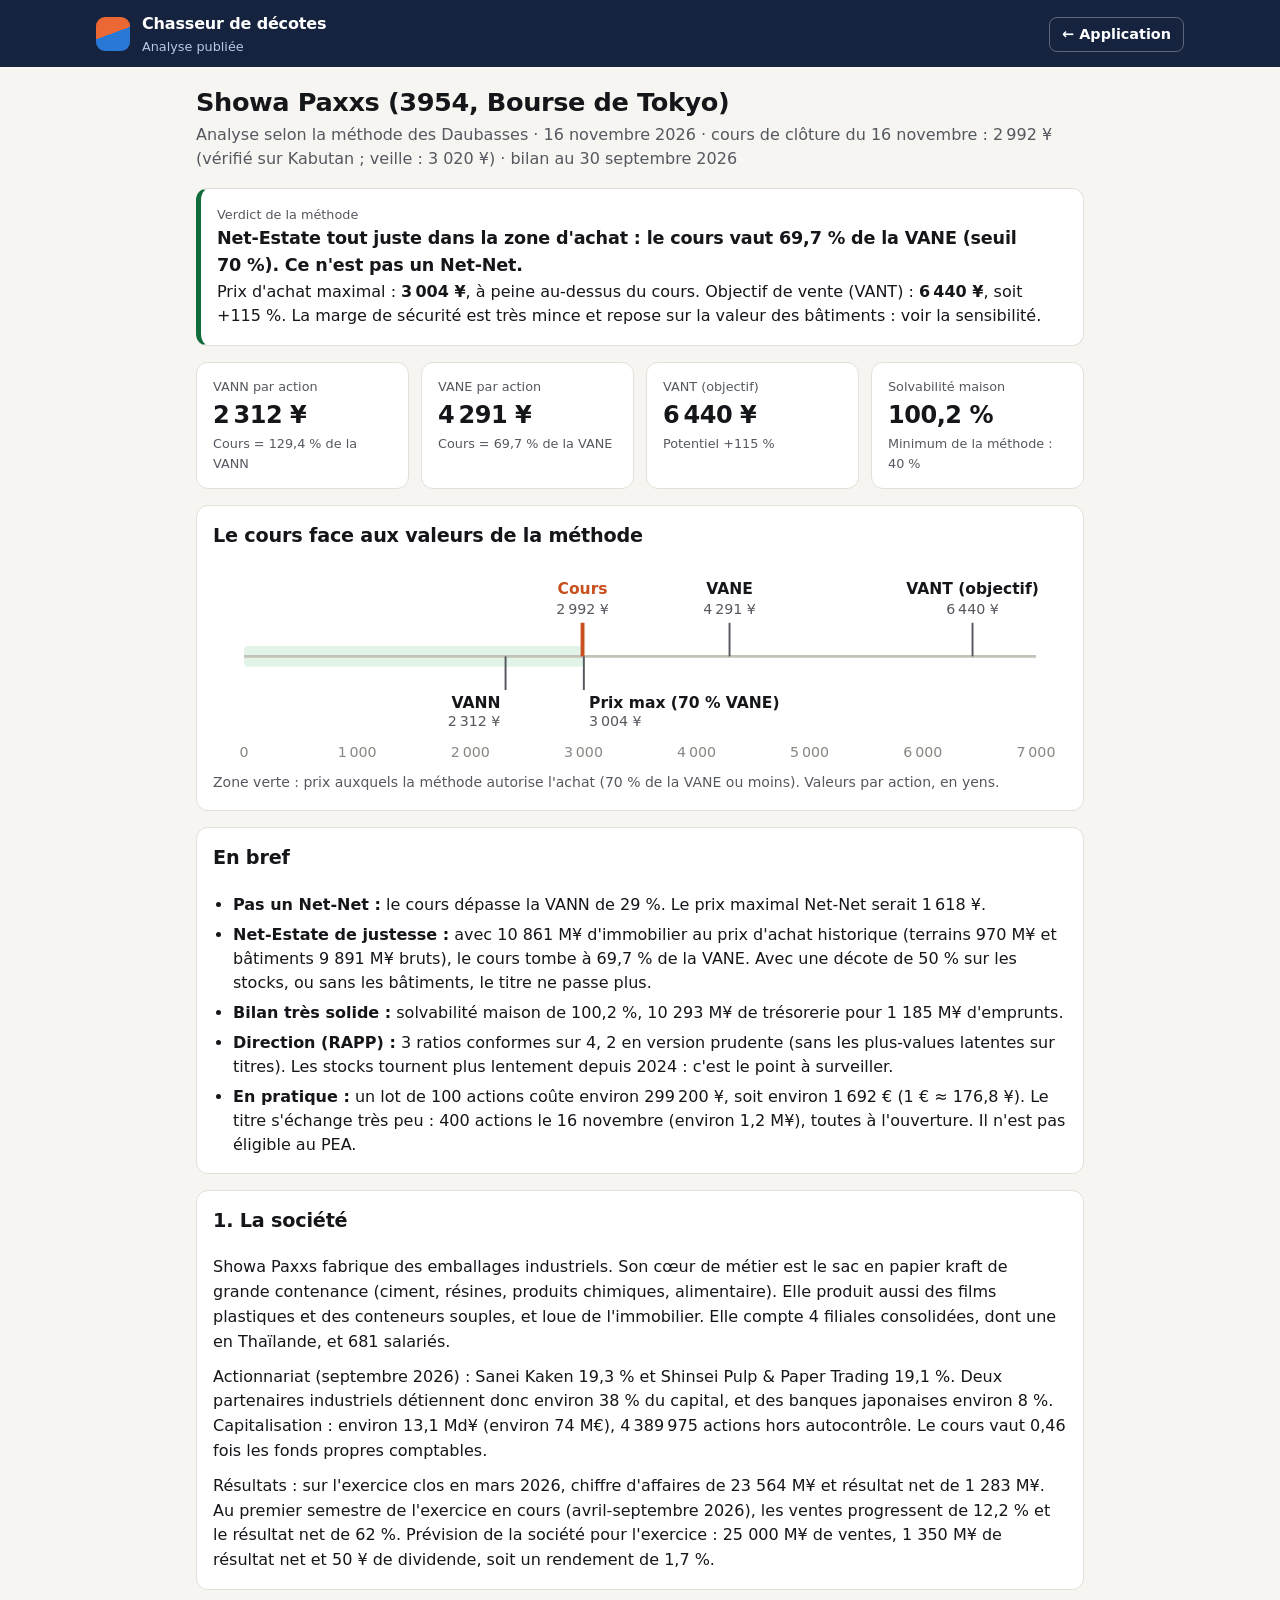
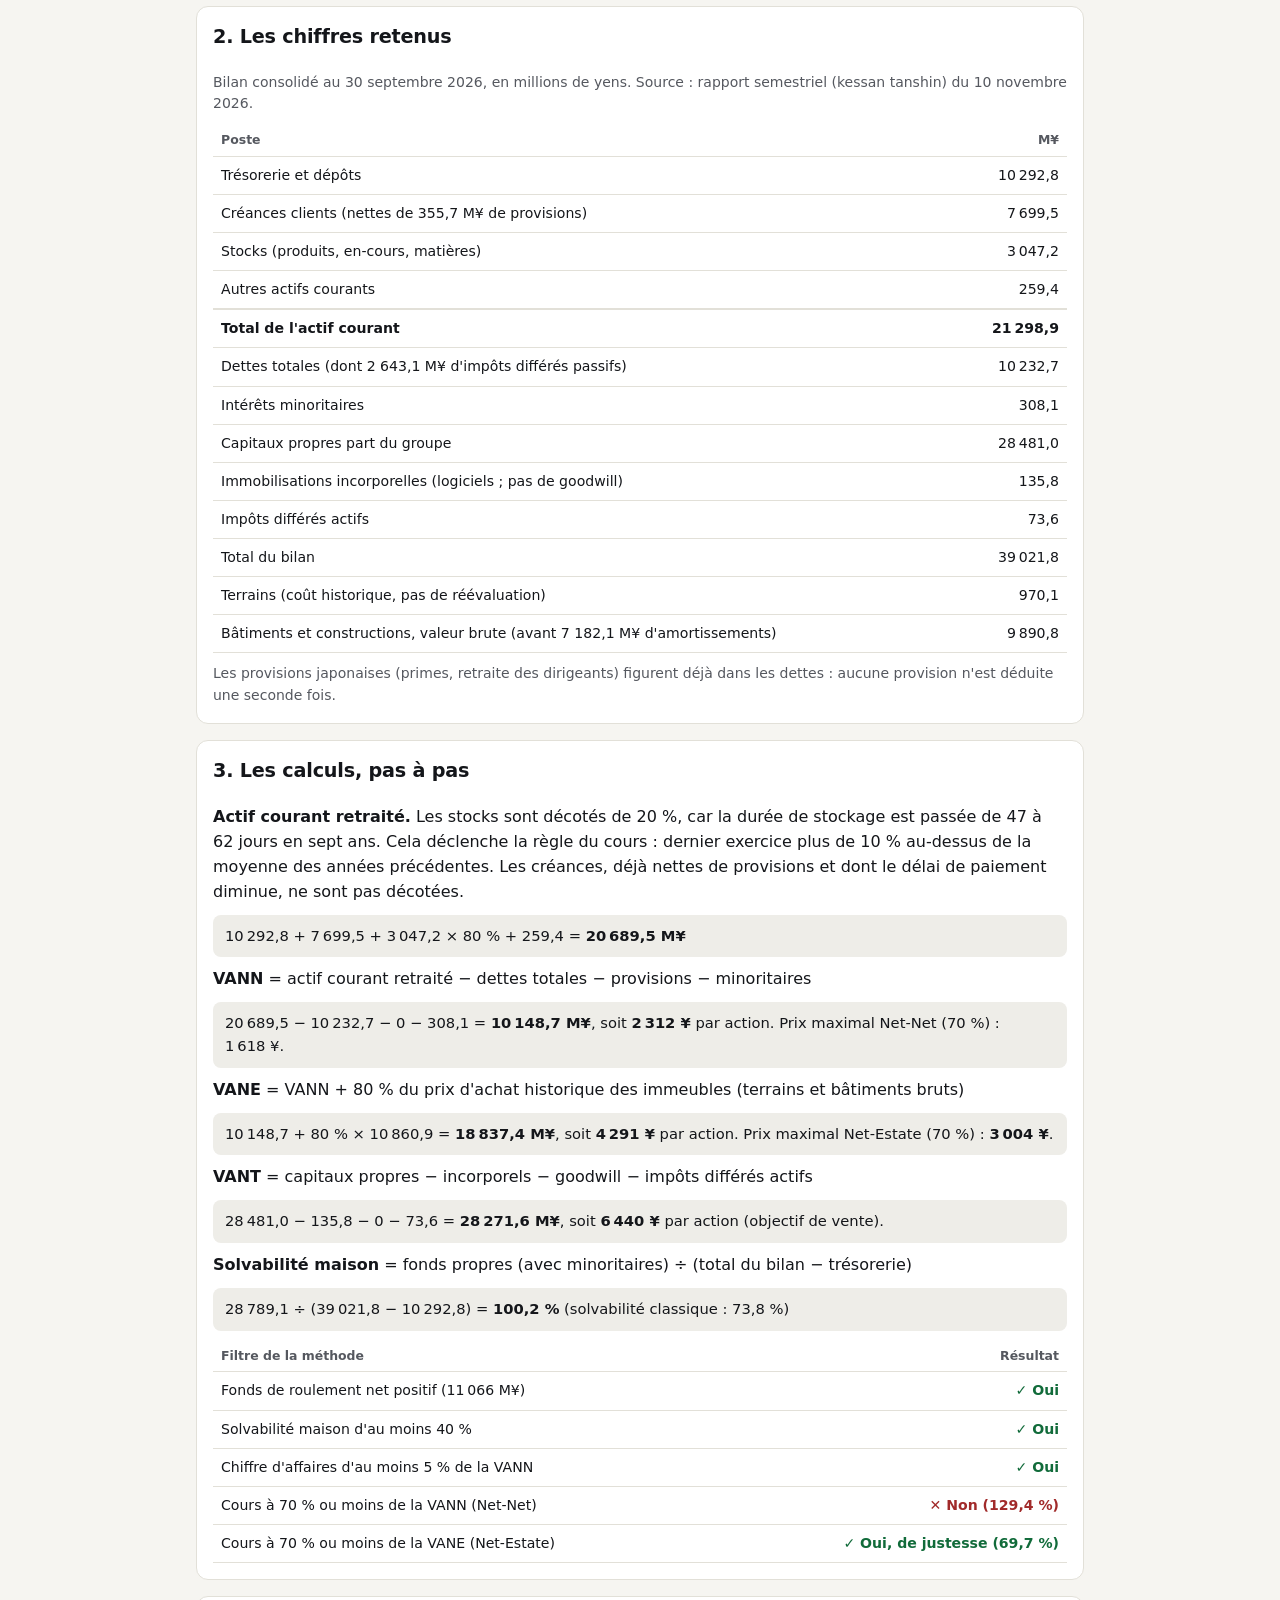
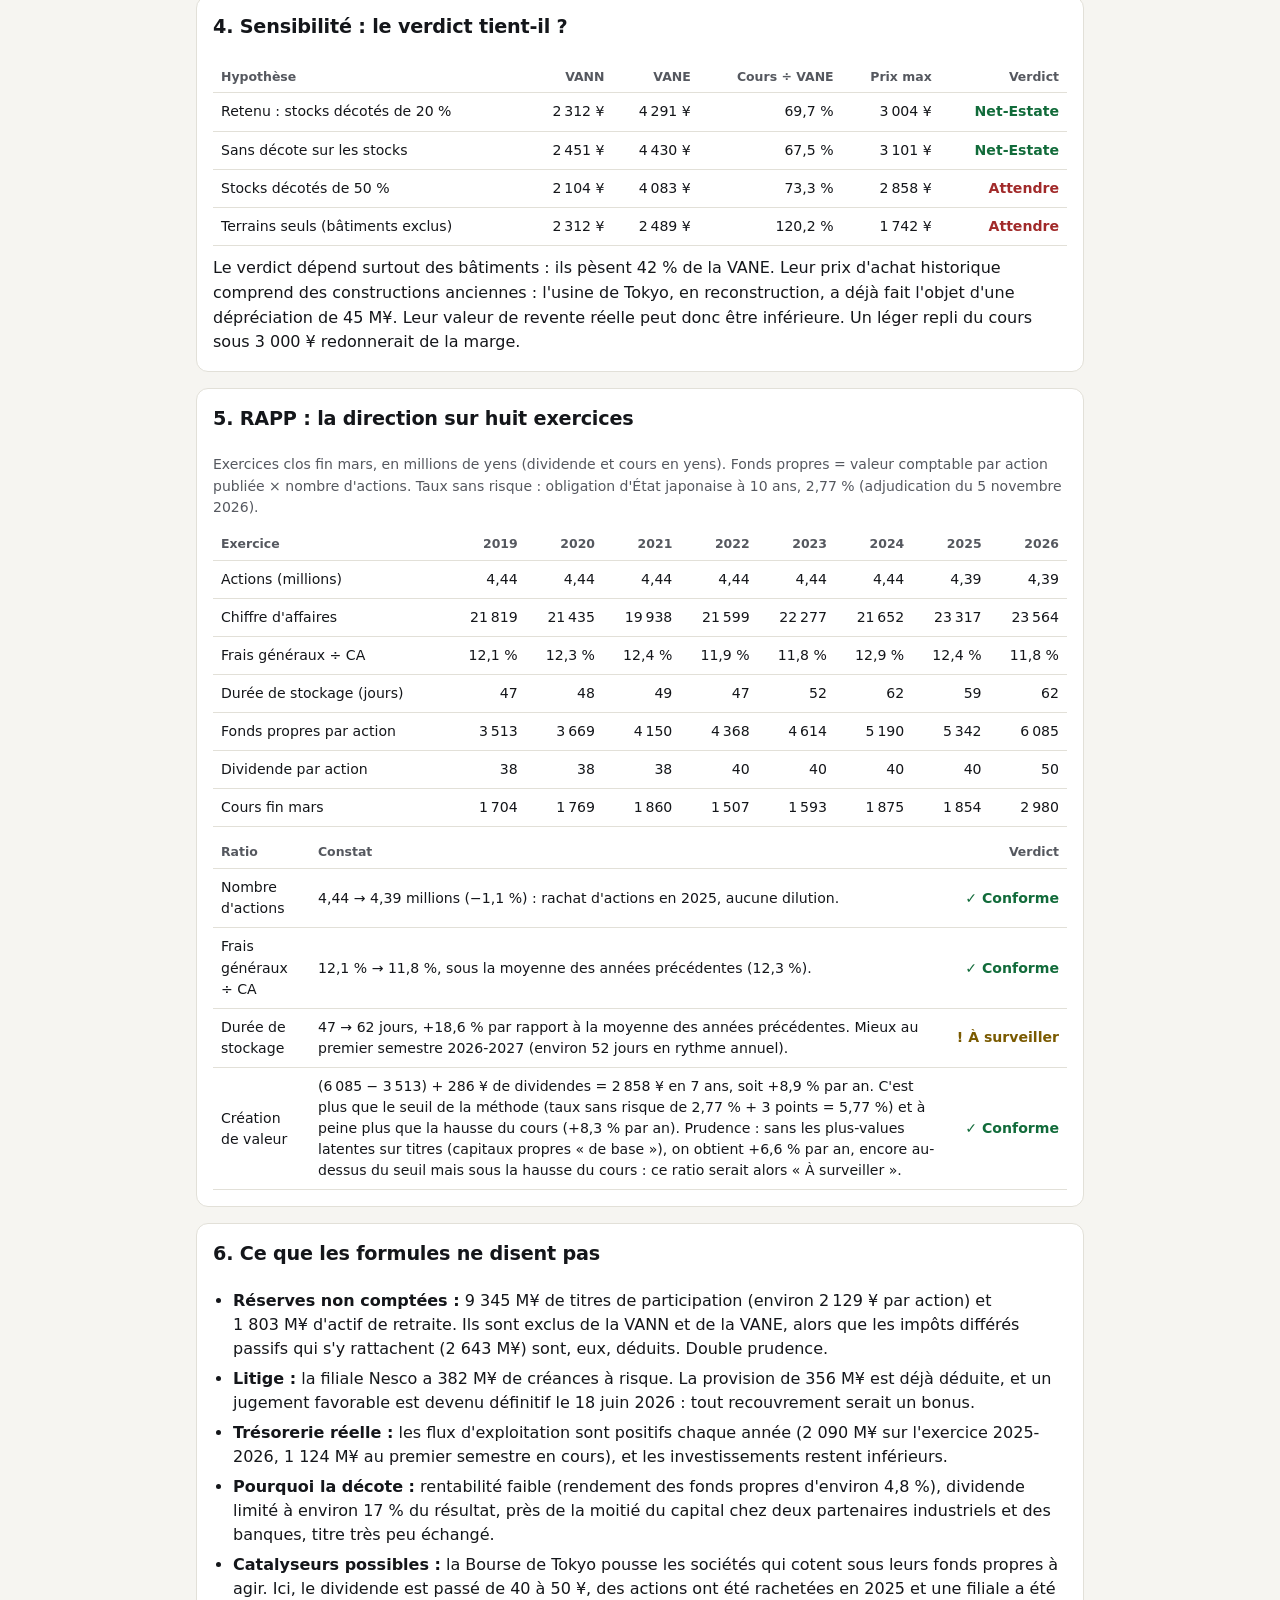
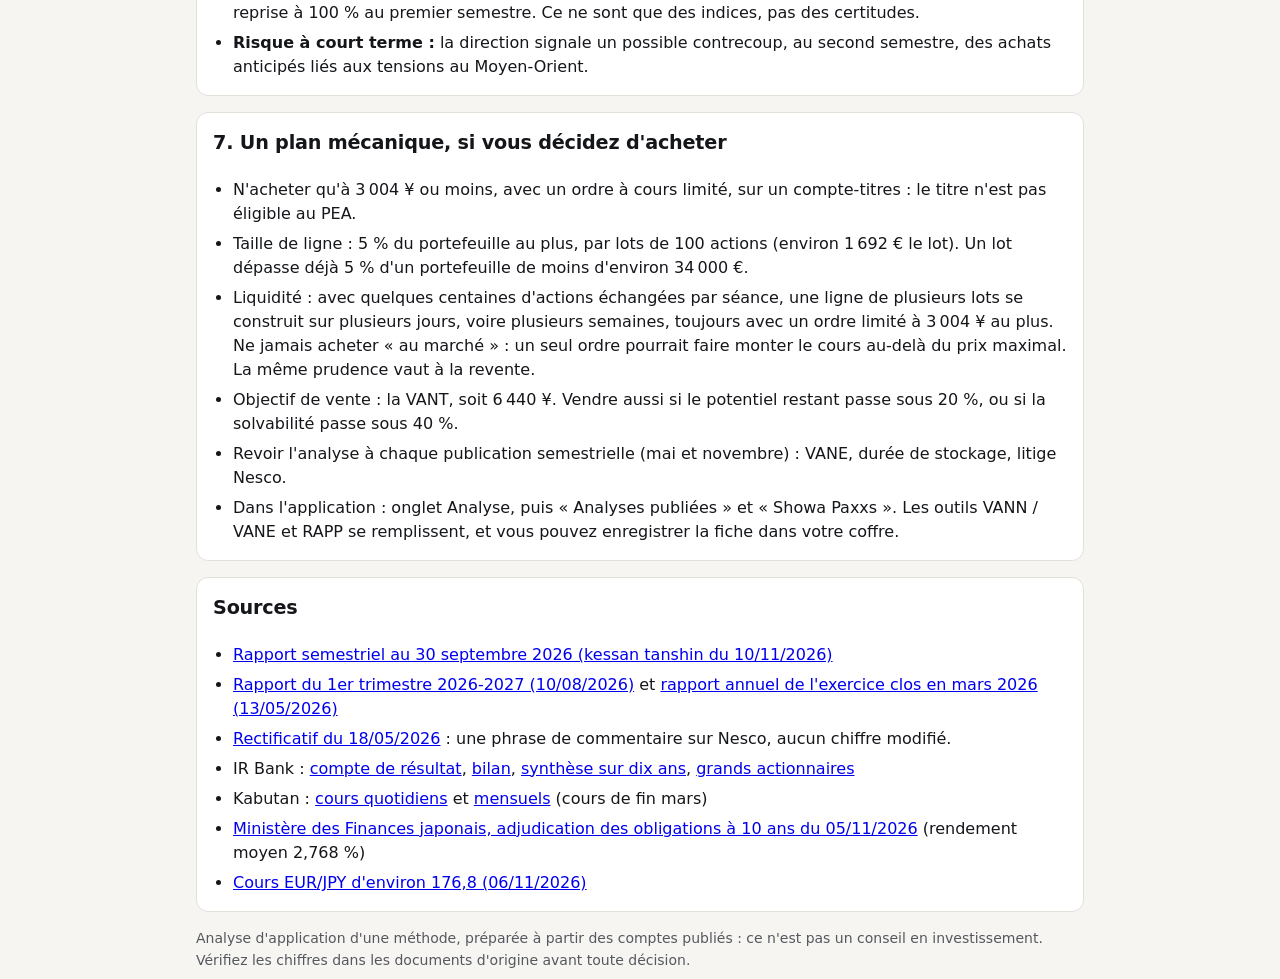
==== commit fe140693: "Showa Paxxs : cours du 16/11 vérifié, taille de ligne et liquidité - Clôture du 16 novembre confirmé" ====
--- a/analyses/3954-showa-paxxs.html
+++ b/analyses/3954-showa-paxxs.html
@@ -24,7 +24,7 @@
   <div class="vue">
   <div>
     <h1>Showa Paxxs (3954, Bourse de Tokyo)</h1>
-    <p class="sous-titre">Analyse selon la méthode des Daubasses · 16 novembre 2026 · cours de clôture du jour : 2 992 ¥ · bilan au 30 septembre 2026</p>
+    <p class="sous-titre">Analyse selon la méthode des Daubasses · 16 novembre 2026 · cours de clôture du 16 novembre : 2 992 ¥ (vérifié sur Kabutan ; veille : 3 020 ¥) · bilan au 30 septembre 2026</p>
   </div>
 
   <div class="bloc verdict v-achat">
@@ -53,7 +53,7 @@
       <li><strong>Net-Estate de justesse :</strong> avec 10 861 M¥ d'immobilier au prix d'achat historique (terrains 970 M¥ et bâtiments 9 891 M¥ bruts), le cours tombe à 69,7 % de la VANE. Avec une décote de 50 % sur les stocks, ou sans les bâtiments, le titre ne passe plus.</li>
       <li><strong>Bilan très solide :</strong> solvabilité maison de 100,2 %, 10 293 M¥ de trésorerie pour 1 185 M¥ d'emprunts.</li>
       <li><strong>Direction (RAPP) :</strong> 3 ratios conformes sur 4, 2 en version prudente (sans les plus-values latentes sur titres). Les stocks tournent plus lentement depuis 2024 : c'est le point à surveiller.</li>
-      <li><strong>En pratique :</strong> un lot de 100 actions coûte environ 299 200 ¥, soit environ 1 692 € (1 € ≈ 176,8 ¥). Le titre s'échange très peu (quelques centaines d'actions par jour) et n'est pas éligible au PEA.</li>
+      <li><strong>En pratique :</strong> un lot de 100 actions coûte environ 299 200 ¥, soit environ 1 692 € (1 € ≈ 176,8 ¥). Le titre s'échange très peu : 400 actions le 16 novembre (environ 1,2 M¥), toutes à l'ouverture. Il n'est pas éligible au PEA.</li>
     </ul>
   </section>
 
@@ -149,7 +149,8 @@
     <h2>7. Un plan mécanique, si vous décidez d'acheter</h2>
     <ul>
       <li>N'acheter qu'à 3 004 ¥ ou moins, avec un ordre à cours limité, sur un compte-titres : le titre n'est pas éligible au PEA.</li>
-      <li>Taille de ligne : un lot de 100 actions (environ 1 692 €) représente environ 17 % d'un portefeuille de 10 000 €, bien au-delà de la règle des 5 %. Il faudrait un portefeuille d'environ 34 000 € pour la respecter, ou écrire une exception assumée dans le carnet de bord.</li>
+      <li>Taille de ligne : 5 % du portefeuille au plus, par lots de 100 actions (environ 1 692 € le lot). Un lot dépasse déjà 5 % d'un portefeuille de moins d'environ 34 000 €.</li>
+      <li>Liquidité : avec quelques centaines d'actions échangées par séance, une ligne de plusieurs lots se construit sur plusieurs jours, voire plusieurs semaines, toujours avec un ordre limité à 3 004 ¥ au plus. Ne jamais acheter « au marché » : un seul ordre pourrait faire monter le cours au-delà du prix maximal. La même prudence vaut à la revente.</li>
       <li>Objectif de vente : la VANT, soit 6 440 ¥. Vendre aussi si le potentiel restant passe sous 20 %, ou si la solvabilité passe sous 40 %.</li>
       <li>Revoir l'analyse à chaque publication semestrielle (mai et novembre) : VANE, durée de stockage, litige Nesco.</li>
       <li>Dans l'application : onglet Analyse, puis « Analyses publiées » et « Showa Paxxs ». Les outils VANN / VANE et RAPP se remplissent, et vous pouvez enregistrer la fiche dans votre coffre.</li>
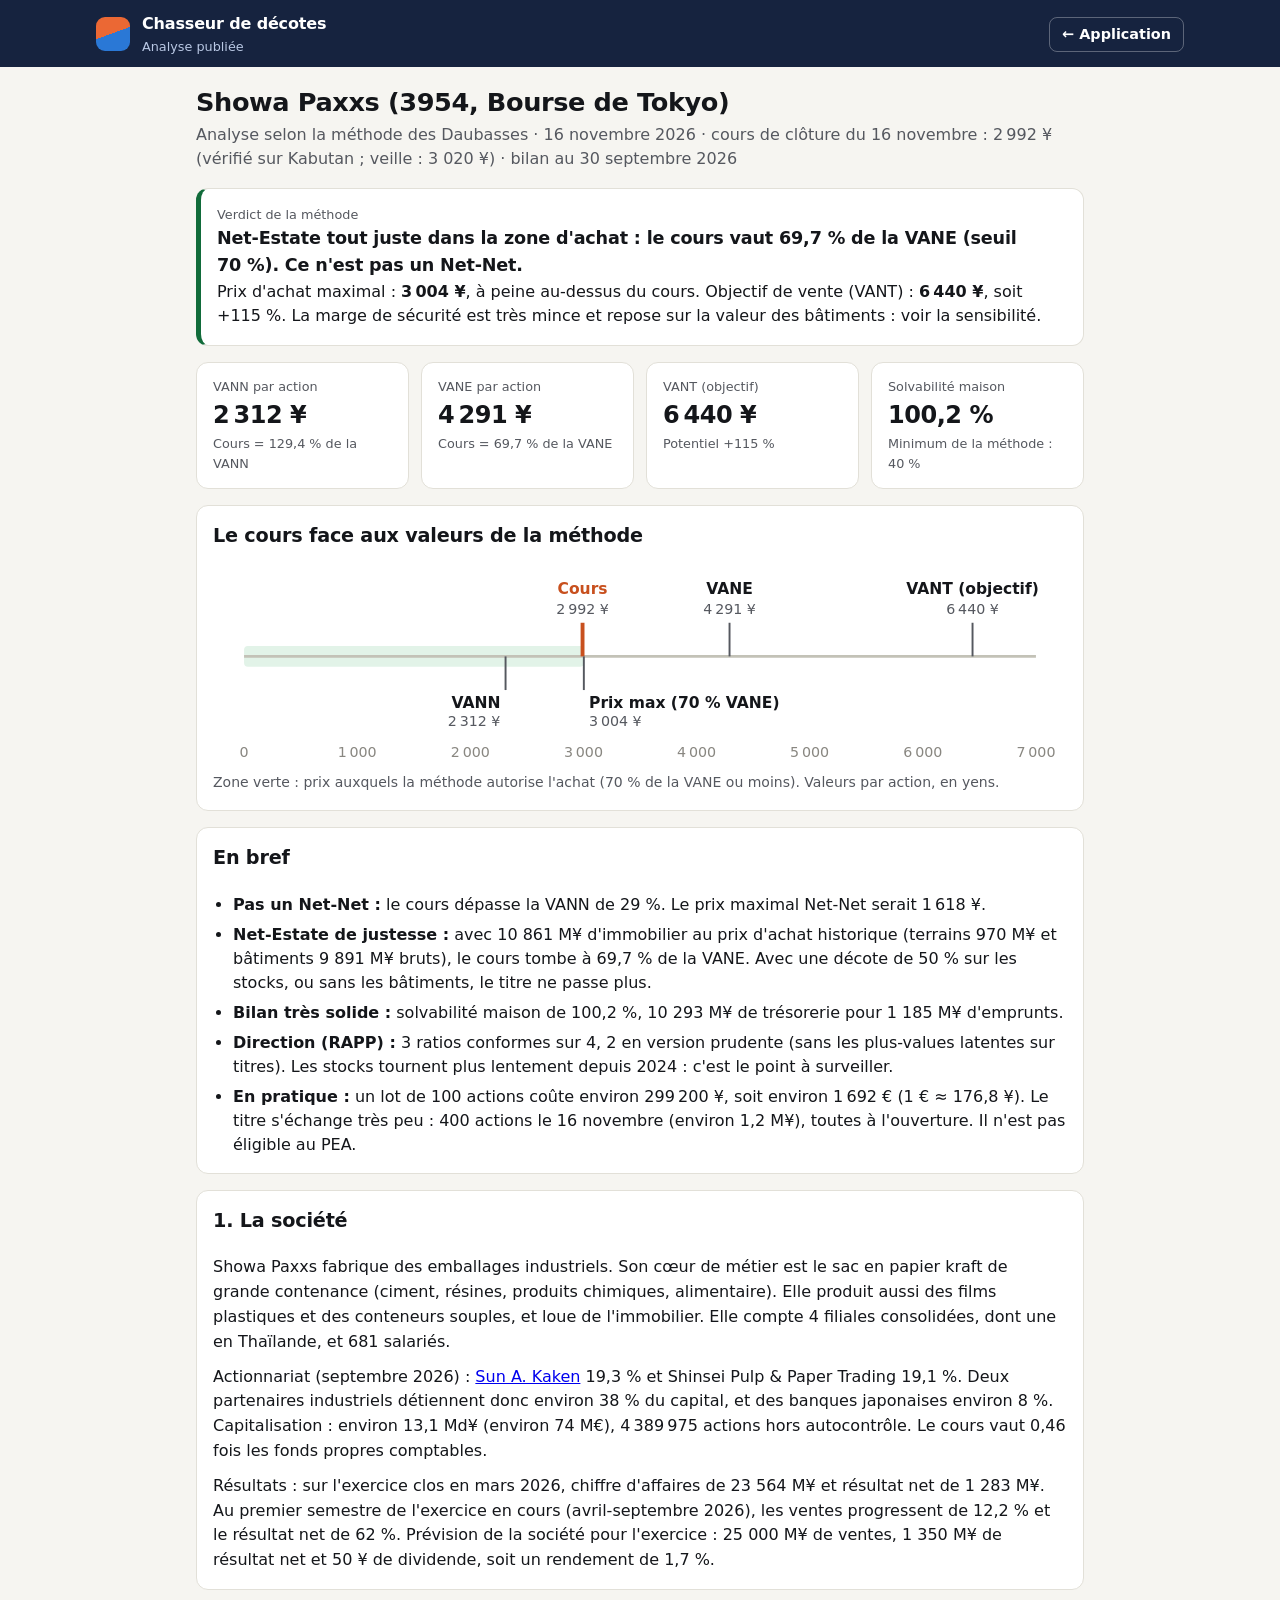
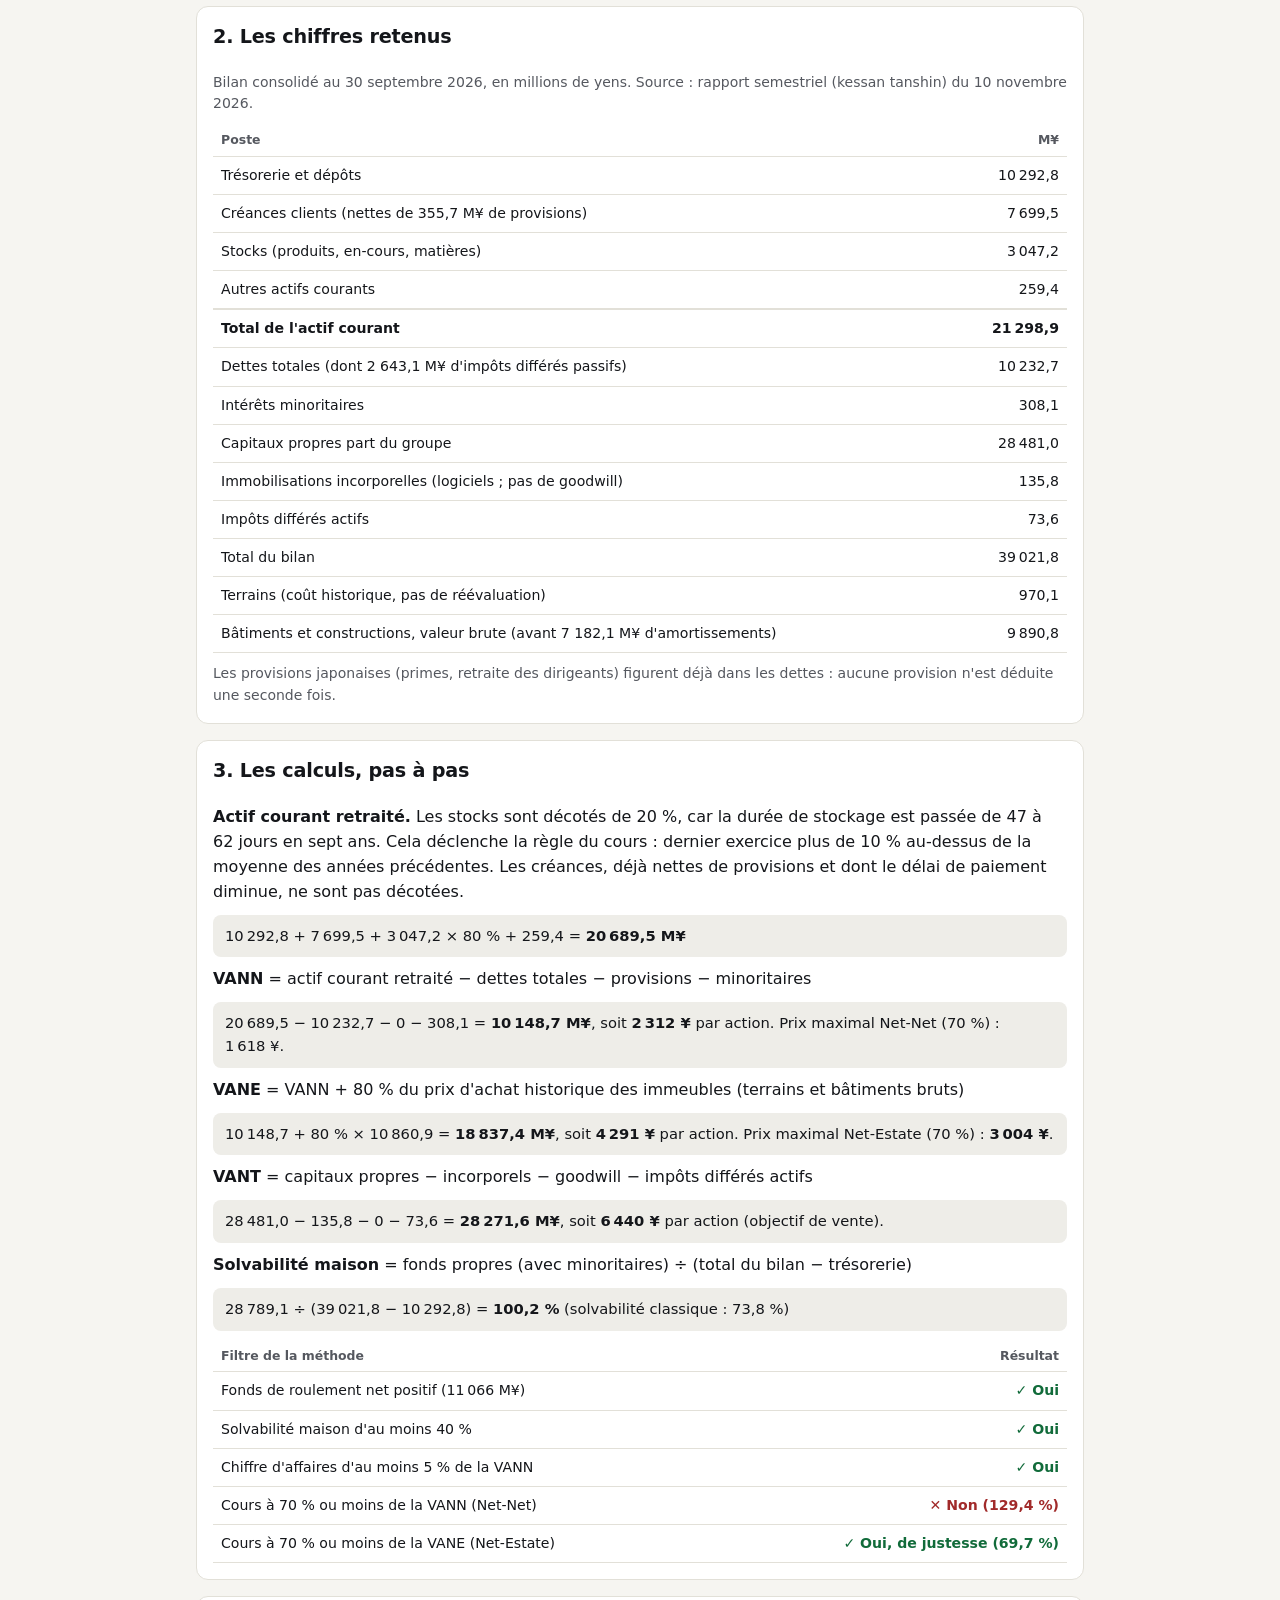
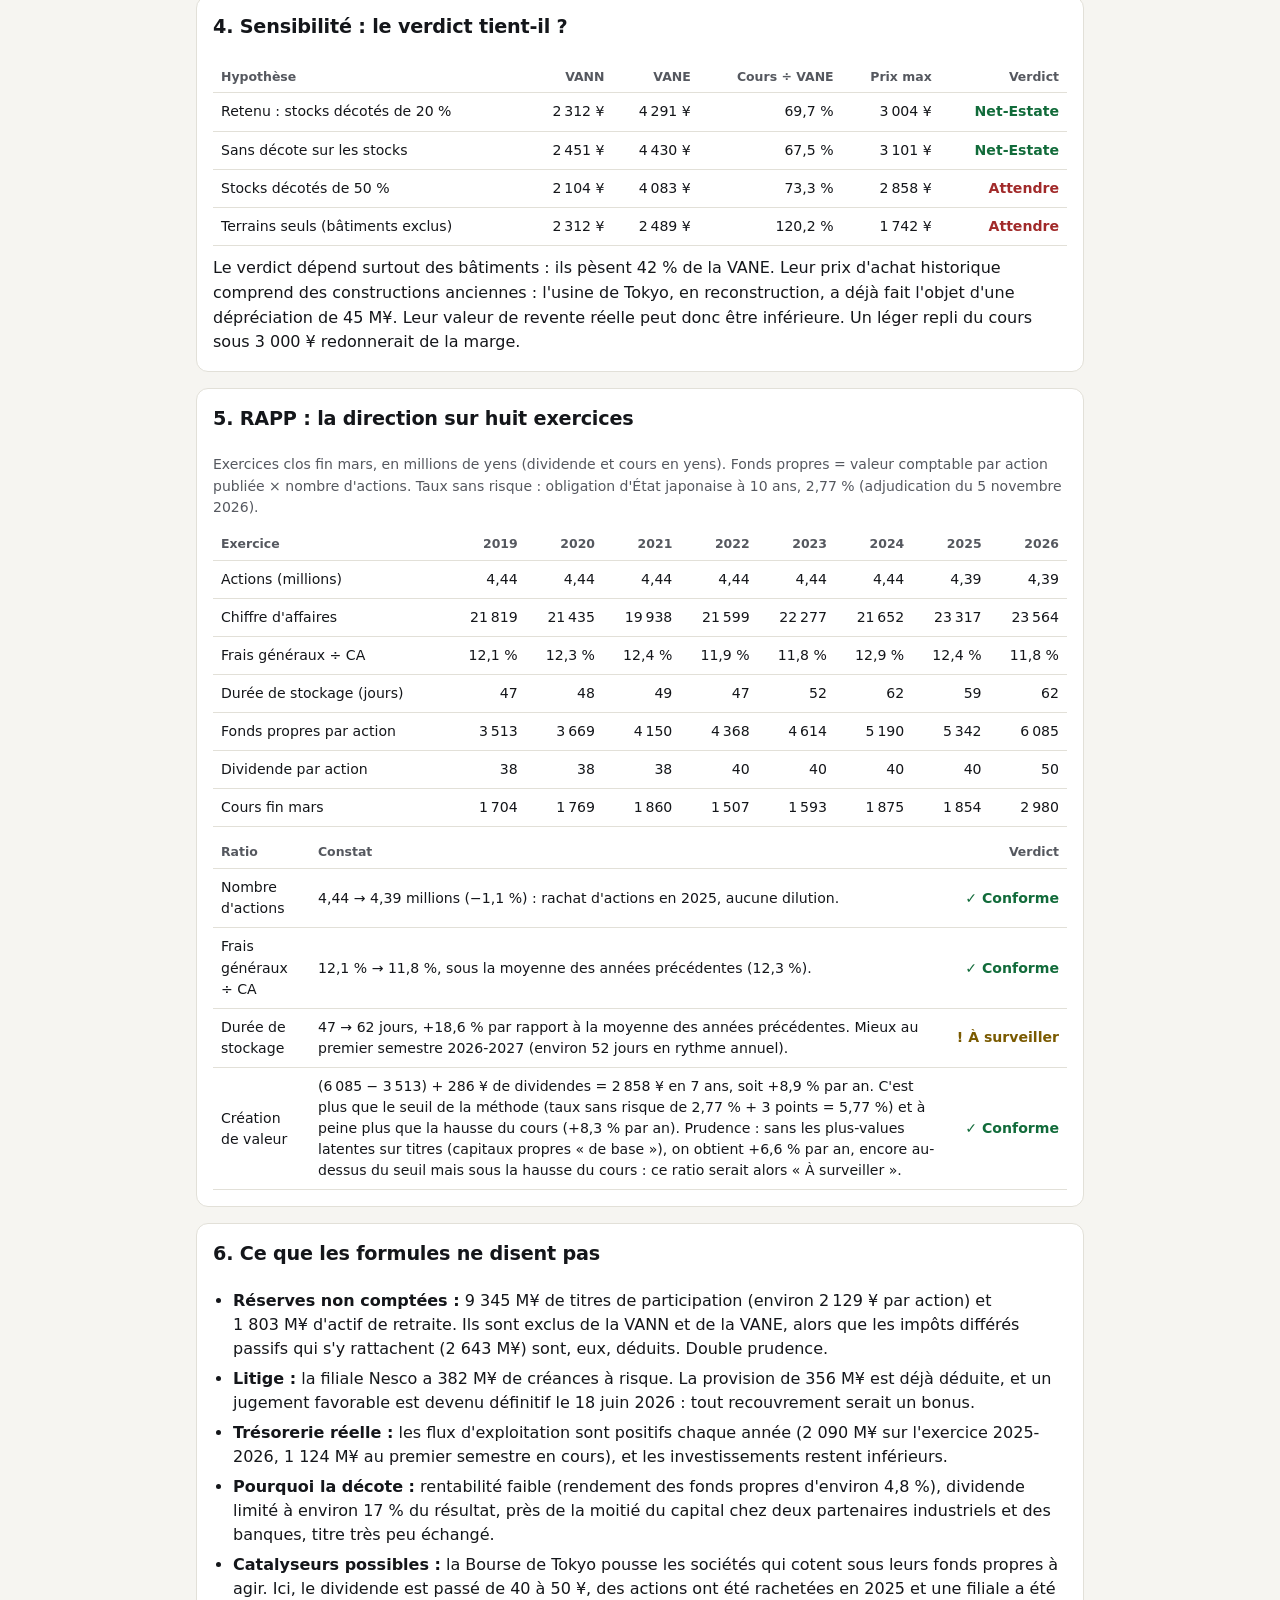
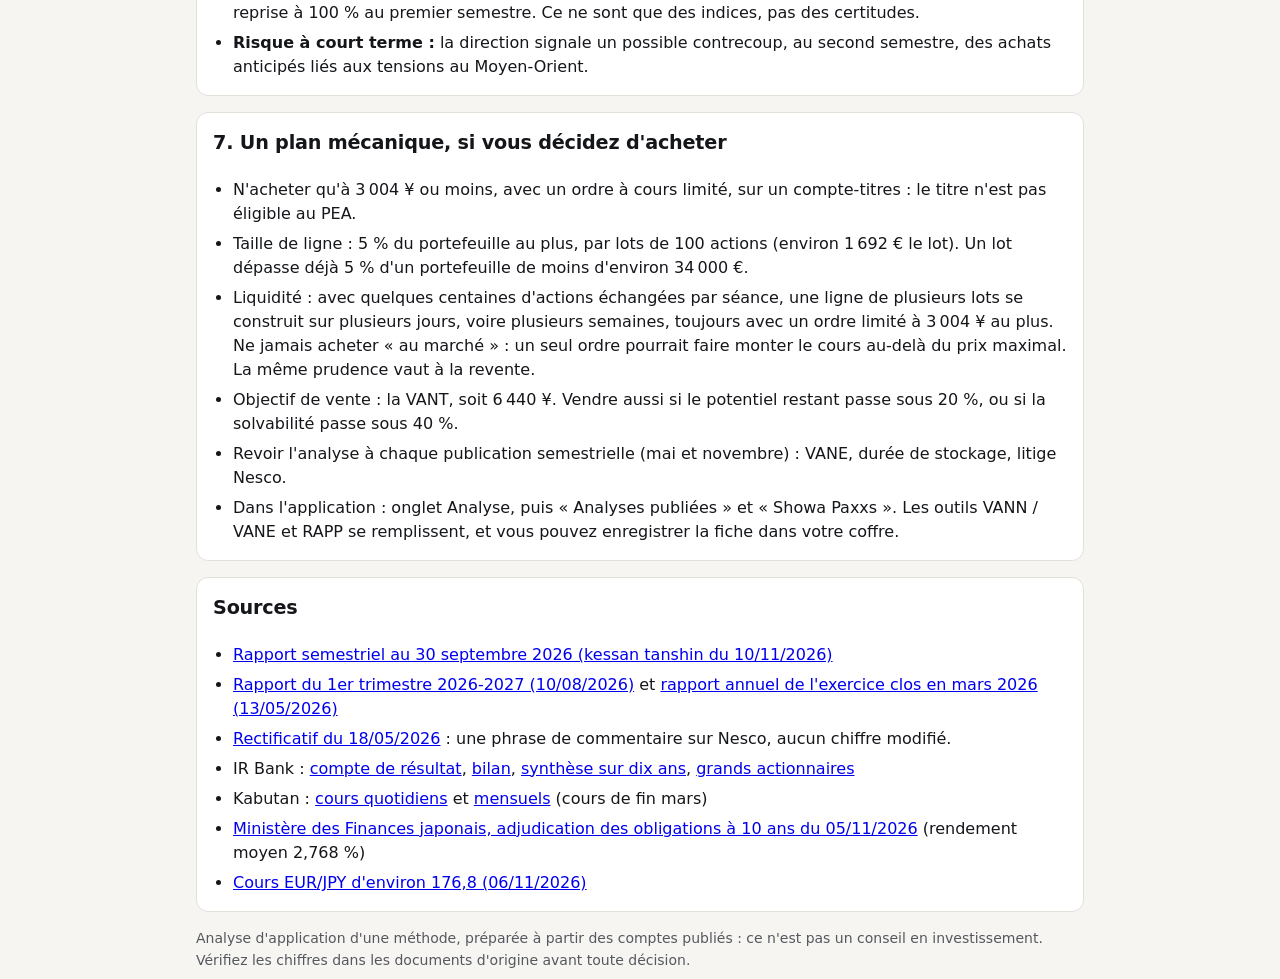
==== commit 0d6a8cef: "Analyse publiée : Sun A. Kaken (4234, Tokyo) - Page analyses/4234-sun-a-kaken.html : Net-Estate à 60" ====
--- a/analyses/3954-showa-paxxs.html
+++ b/analyses/3954-showa-paxxs.html
@@ -60,7 +60,7 @@
   <section class="bloc">
     <h2>1. La société</h2>
     <p>Showa Paxxs fabrique des emballages industriels. Son cœur de métier est le sac en papier kraft de grande contenance (ciment, résines, produits chimiques, alimentaire). Elle produit aussi des films plastiques et des conteneurs souples, et loue de l'immobilier. Elle compte 4 filiales consolidées, dont une en Thaïlande, et 681 salariés.</p>
-    <p>Actionnariat (septembre 2026) : Sanei Kaken 19,3 % et Shinsei Pulp &amp; Paper Trading 19,1 %. Deux partenaires industriels détiennent donc environ 38 % du capital, et des banques japonaises environ 8 %. Capitalisation : environ 13,1 Md¥ (environ 74 M€), 4 389 975 actions hors autocontrôle. Le cours vaut 0,46 fois les fonds propres comptables.</p>
+    <p>Actionnariat (septembre 2026) : <a href="4234-sun-a-kaken.html">Sun A. Kaken</a> 19,3 % et Shinsei Pulp &amp; Paper Trading 19,1 %. Deux partenaires industriels détiennent donc environ 38 % du capital, et des banques japonaises environ 8 %. Capitalisation : environ 13,1 Md¥ (environ 74 M€), 4 389 975 actions hors autocontrôle. Le cours vaut 0,46 fois les fonds propres comptables.</p>
     <p>Résultats : sur l'exercice clos en mars 2026, chiffre d'affaires de 23 564 M¥ et résultat net de 1 283 M¥. Au premier semestre de l'exercice en cours (avril-septembre 2026), les ventes progressent de 12,2 % et le résultat net de 62 %. Prévision de la société pour l'exercice : 25 000 M¥ de ventes, 1 350 M¥ de résultat net et 50 ¥ de dividende, soit un rendement de 1,7 %.</p>
   </section>
 
